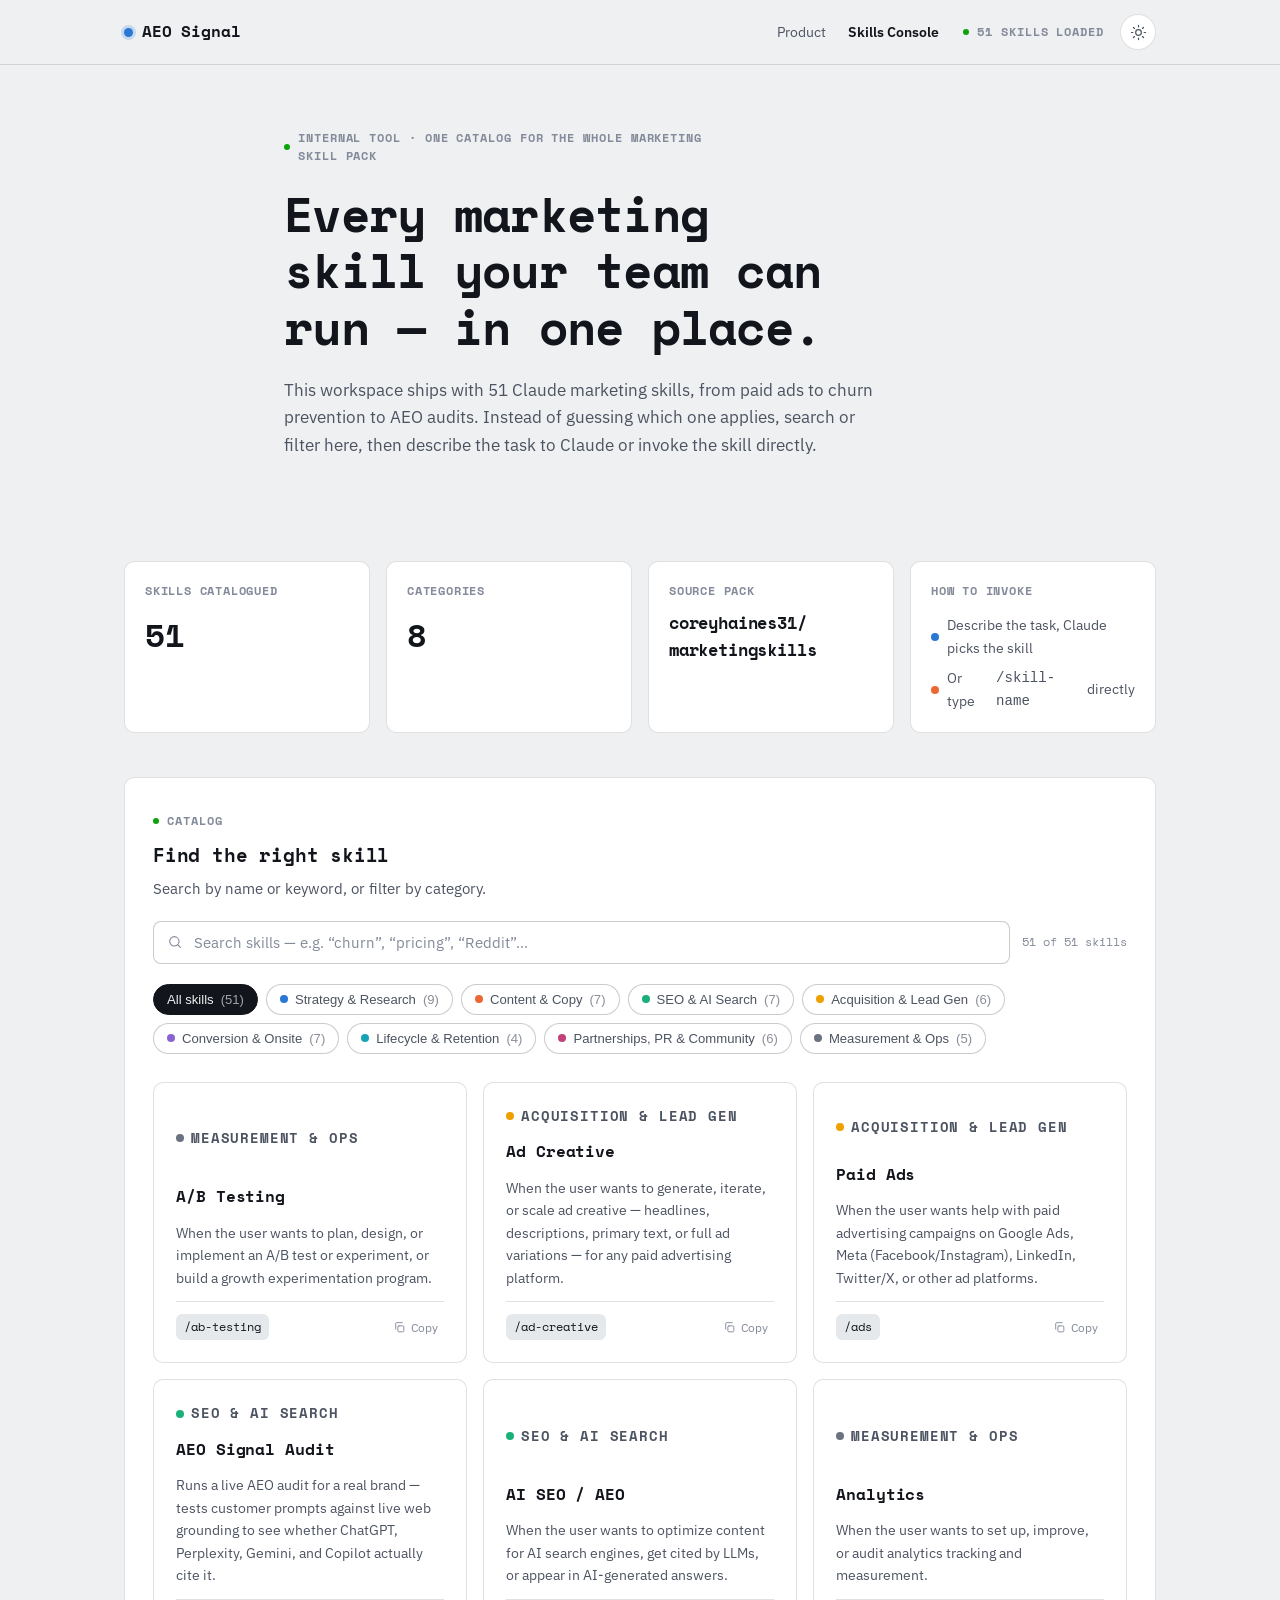
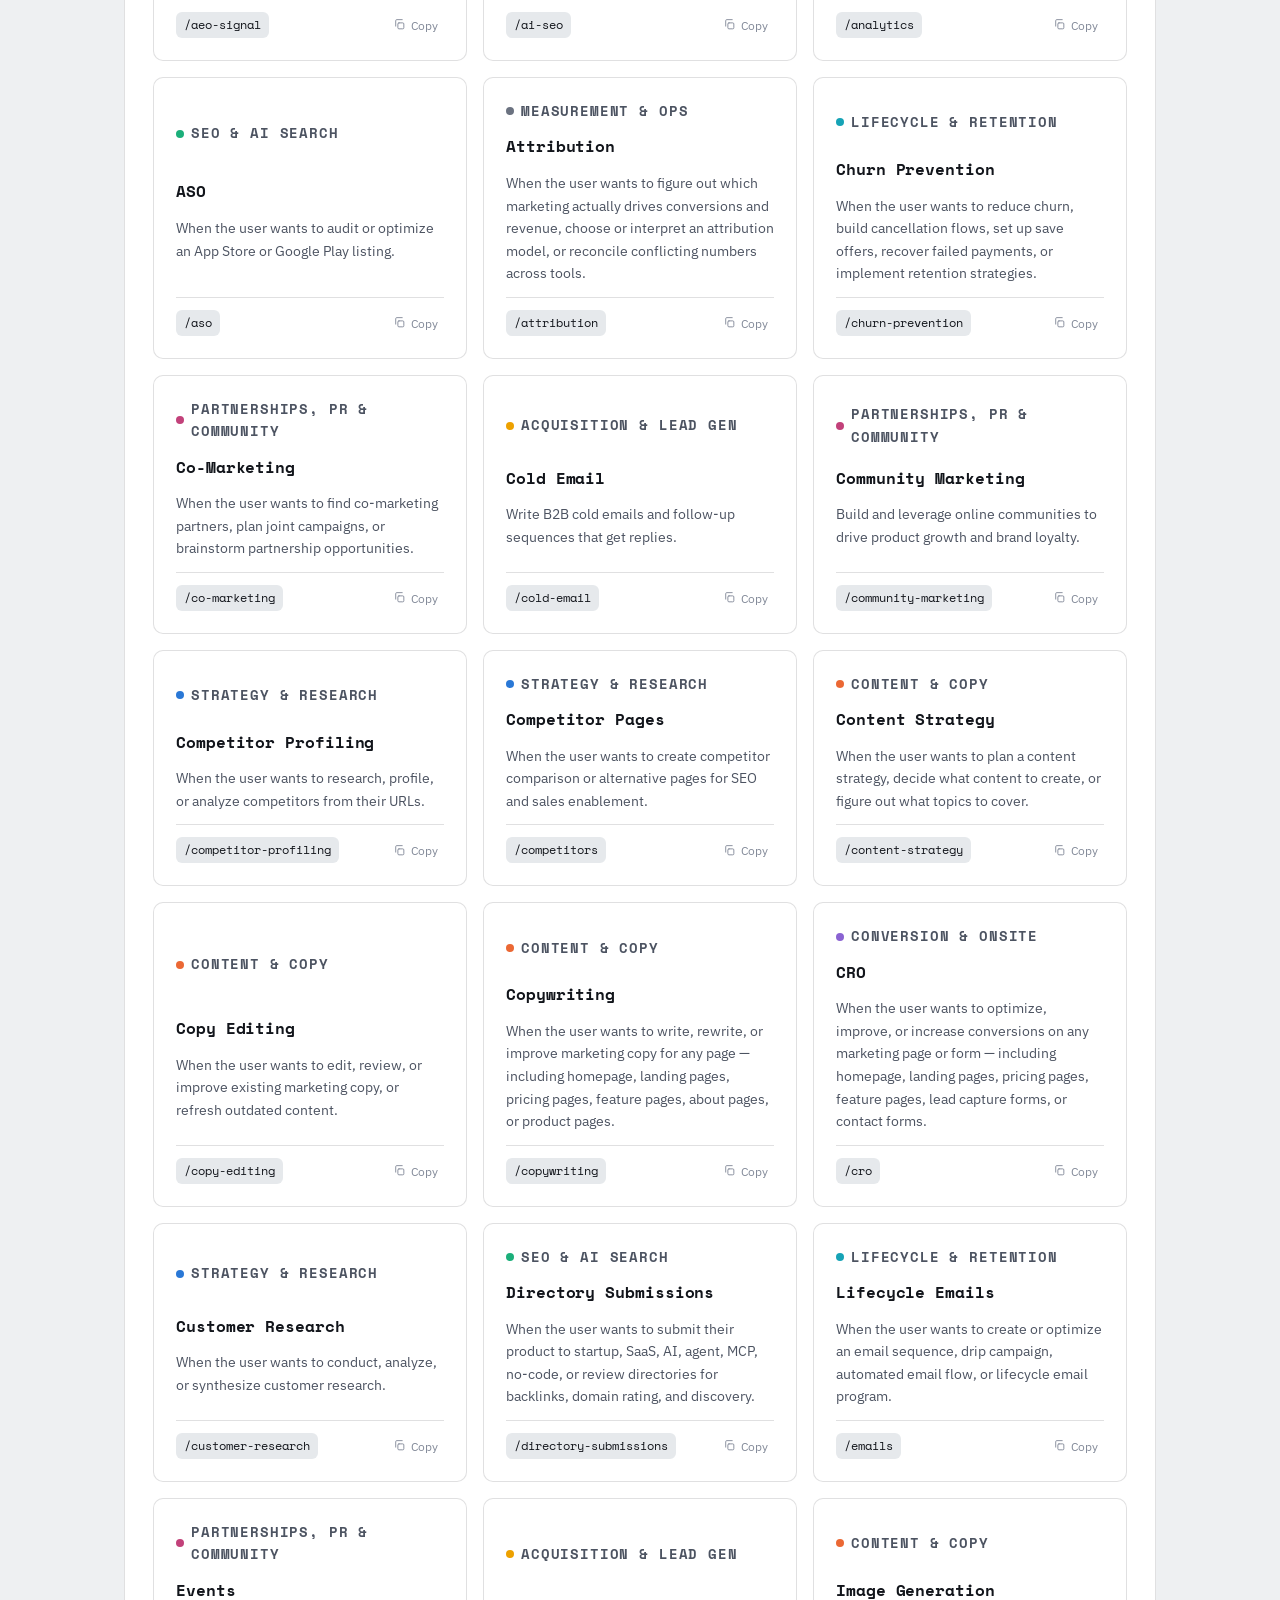
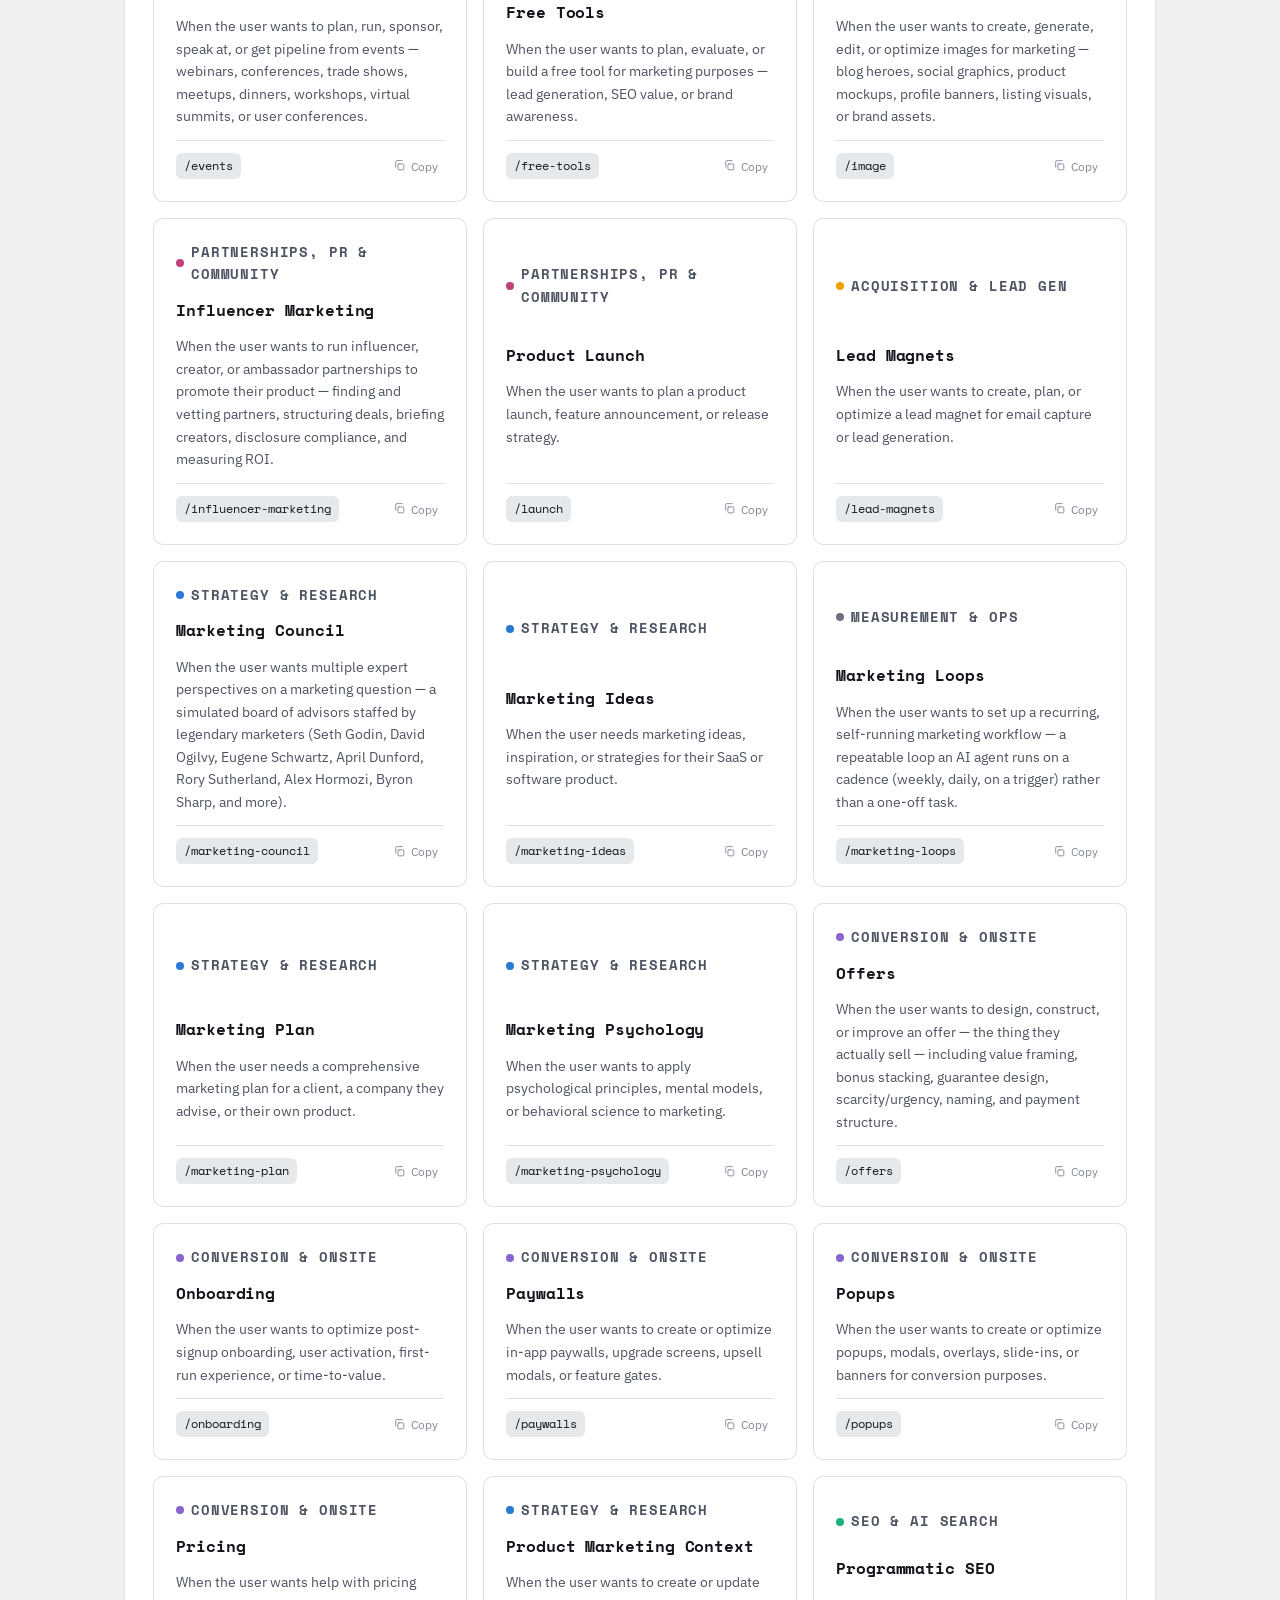
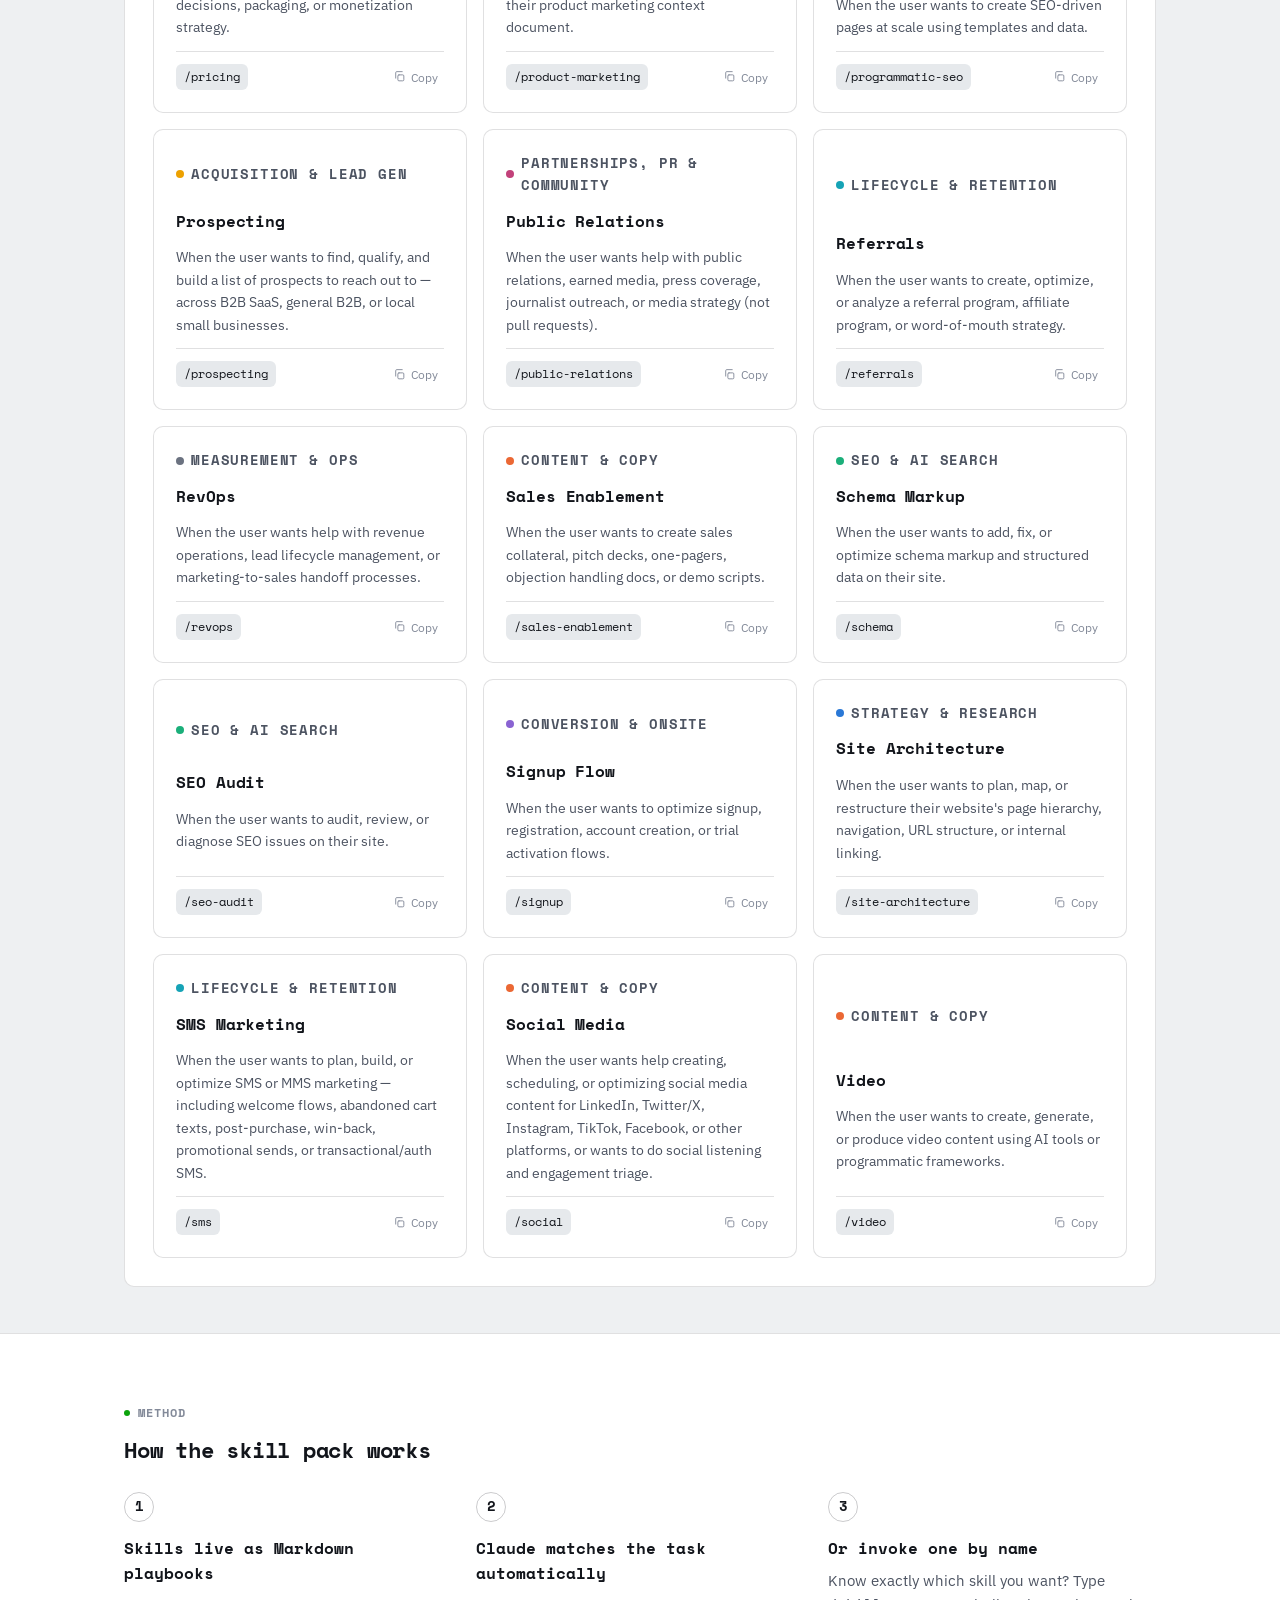
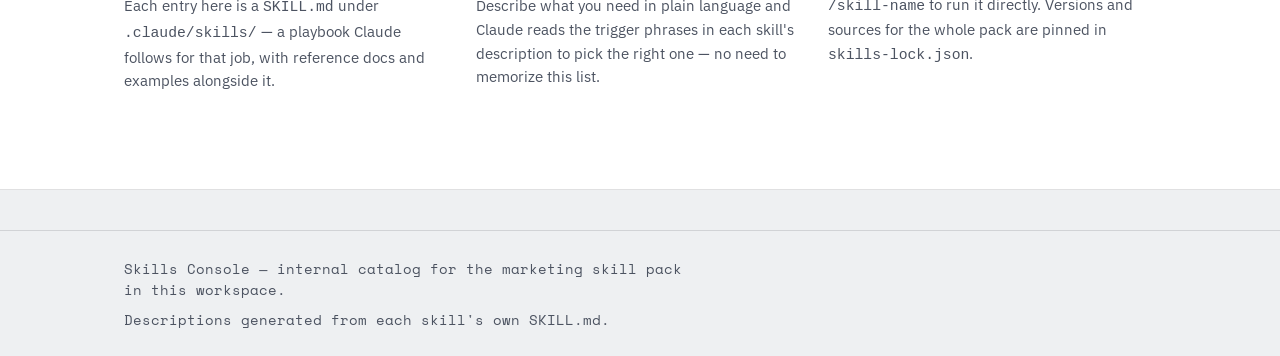
==== skills.html @ f1ebf432 "Add Skills Console: internal catalog for the marketing skill pack Adds skills.html, a searchable/fil" ====
<!DOCTYPE html>
<html lang="en">
<head>
<meta charset="UTF-8">
<meta name="viewport" content="width=device-width, initial-scale=1.0">
<title>Skills Console — the marketing skill catalog</title>
<meta name="description" content="A browsable, searchable catalog of every marketing skill installed in this workspace — what each one does, which category it belongs to, and how to invoke it.">
<link rel="icon" href="data:,">
<link rel="preconnect" href="https://fonts.googleapis.com">
<link rel="preconnect" href="https://fonts.gstatic.com" crossorigin>
<link rel="stylesheet" href="https://fonts.googleapis.com/css2?family=Space+Mono:wght@400;700&family=IBM+Plex+Sans:wght@400;500;600;700&display=swap">
<link rel="stylesheet" href="assets/styles.css">
</head>
<body>

<a class="skip-link" href="#main">Skip to content</a>

<header class="site-header">
  <div class="wrap header-row">
    <a class="logo" href="index.html">
      <span class="logo-mark" aria-hidden="true"></span>
      AEO Signal
    </a>
    <nav class="site-nav" aria-label="Primary">
      <a href="index.html">Product</a>
      <a href="skills.html" aria-current="page">Skills Console</a>
    </nav>
    <div class="header-actions">
      <span class="tag live-tag"><span class="tag-dot"></span>51 skills loaded</span>
      <button id="theme-toggle" class="theme-toggle" type="button" aria-label="Toggle dark mode">
        <svg class="icon icon-sun" viewBox="0 0 24 24" aria-hidden="true"><circle cx="12" cy="12" r="4"/><path d="M12 2v2M12 20v2M4.9 4.9l1.4 1.4M17.7 17.7l1.4 1.4M2 12h2M20 12h2M4.9 19.1l1.4-1.4M17.7 6.3l1.4-1.4"/></svg>
        <svg class="icon icon-moon" viewBox="0 0 24 24" aria-hidden="true"><path d="M20 14.5A8.5 8.5 0 1 1 9.5 4a7 7 0 0 0 10.5 10.5Z"/></svg>
      </button>
    </div>
  </div>
</header>

<main id="main">

  <!-- Hero -->
  <section class="hero" id="top">
    <div class="wrap hero-inner">
      <p class="eyebrow tag"><span class="tag-dot"></span>Internal tool &middot; one catalog for the whole marketing skill pack</p>
      <h1>Every marketing skill your team can run — in one place.</h1>
      <p class="hero-sub">This workspace ships with 51 Claude marketing skills, from paid ads to churn
        prevention to AEO audits. Instead of guessing which one applies, search or filter here, then
        describe the task to Claude or invoke the skill directly.</p>
    </div>
  </section>

  <!-- Stat tiles -->
  <section class="section" aria-labelledby="stats-heading">
    <div class="wrap">
      <h2 id="stats-heading" class="visually-hidden">Catalog overview</h2>
      <div class="stat-grid">

        <article class="stat-tile stat-tile-flat">
          <p class="stat-label">Skills catalogued</p>
          <p class="stat-value" id="stat-total">—</p>
        </article>

        <article class="stat-tile stat-tile-flat">
          <p class="stat-label">Categories</p>
          <p class="stat-value" id="stat-categories">—</p>
        </article>

        <article class="stat-tile stat-tile-flat">
          <p class="stat-label">Source pack</p>
          <p class="stat-value" style="font-size:1.05rem;">coreyhaines31/<wbr>marketingskills</p>
        </article>

        <article class="stat-tile stat-tile-flat">
          <p class="stat-label">How to invoke</p>
          <ul class="stat-tags">
            <li><i class="dot dot-1"></i>Describe the task, Claude picks the skill</li>
            <li><i class="dot dot-2"></i>Or type <code>/skill-name</code> directly</li>
          </ul>
        </article>

      </div>
    </div>
  </section>

  <!-- Catalog -->
  <section class="section" id="catalog" aria-labelledby="catalog-heading">
    <div class="wrap">
      <div class="card">
        <div class="card-head">
          <div>
            <p class="tag"><span class="tag-dot"></span>Catalog</p>
            <h2 id="catalog-heading">Find the right skill</h2>
            <p class="card-sub">Search by name or keyword, or filter by category.</p>
          </div>
        </div>

        <div class="catalog-toolbar">
          <div class="search-field">
            <svg viewBox="0 0 24 24" aria-hidden="true"><circle cx="11" cy="11" r="7"/><path d="m20 20-3.5-3.5"/></svg>
            <input type="text" id="skill-search" placeholder="Search skills — e.g. “churn”, “pricing”, “Reddit”…" aria-label="Search skills">
          </div>
          <p class="results-count" id="results-count" role="status" aria-live="polite"></p>
        </div>

        <div class="filter-row" id="filter-row" role="group" aria-label="Filter by category"></div>

        <div class="skill-grid" id="skill-grid"></div>
        <div class="empty-state" id="empty-state" hidden>
          <p>No skills match that search.</p>
          <p>Try a different keyword, or clear the category filter.</p>
        </div>
      </div>
    </div>
  </section>

  <!-- How it works -->
  <section class="section section-alt" aria-labelledby="how-heading">
    <div class="wrap">
      <p class="tag"><span class="tag-dot"></span>Method</p>
      <h2 id="how-heading">How the skill pack works</h2>
      <ol class="steps">
        <li>
          <span class="step-index">1</span>
          <h3>Skills live as Markdown playbooks</h3>
          <p>Each entry here is a <code>SKILL.md</code> under <code>.claude/skills/</code> — a
            playbook Claude follows for that job, with reference docs and examples alongside it.</p>
        </li>
        <li>
          <span class="step-index">2</span>
          <h3>Claude matches the task automatically</h3>
          <p>Describe what you need in plain language and Claude reads the trigger phrases in each
            skill's description to pick the right one — no need to memorize this list.</p>
        </li>
        <li>
          <span class="step-index">3</span>
          <h3>Or invoke one by name</h3>
          <p>Know exactly which skill you want? Type <code>/skill-name</code> to run it directly.
            Versions and sources for the whole pack are pinned in <code>skills-lock.json</code>.</p>
        </li>
      </ol>
    </div>
  </section>

</main>

<footer class="site-footer">
  <div class="wrap footer-row">
    <p>Skills Console &mdash; internal catalog for the marketing skill pack in this workspace.</p>
    <p class="footer-muted">Descriptions generated from each skill's own SKILL.md.</p>
  </div>
</footer>

<script src="assets/skills-data.js"></script>
<script src="assets/script.js"></script>
<script src="assets/skills-catalog.js"></script>
</body>
</html>
---- assets/styles.css ----
/* ---------------------------------------------------------------------
   Tokens — light default, dark via OS preference or [data-theme="dark"]
   Categorical series colors are the validated dataviz reference palette;
   chrome tokens (paper/ink/accent) are this page's own identity, tied
   to the chart palette so "the blue that marks you in the data" is
   literally the brand color.
--------------------------------------------------------------------- */
:root {
  color-scheme: light;

  --paper:          #eef0f2;
  --surface:         #ffffff;
  --surface-sunken:  #e6e9ec;
  --ink:            #12151b;
  --ink-secondary:  #4c5361;
  --ink-muted:      #838a99;
  --hairline:       rgba(18,21,27,0.13);
  --hairline-strong: rgba(18,21,27,0.22);
  --success-text:   #0a7d0a;

  --accent:   #2a78d6;
  --accent-2: #eb6834;

  --series-1: #2a78d6; /* ChatGPT    — blue   */
  --series-2: #eb6834; /* Perplexity — orange */
  --series-3: #1baf7a; /* Gemini     — aqua   */
  --series-4: #eda100; /* Copilot    — yellow */
  --series-5: #8a63d2; /* violet — category swatch 5 */
  --series-6: #16a3b6; /* teal   — category swatch 6 */
  --series-7: #c2417a; /* rose   — category swatch 7 */
  --series-8: #6b7280; /* slate  — category swatch 8 */

  --status-good:     #0ca30c;
  --status-critical: #d03b3b;

  --radius: 10px;
  --font-display: "Space Mono", "SFMono-Regular", Consolas, monospace;
  --font-body: "IBM Plex Sans", system-ui, -apple-system, "Segoe UI", sans-serif;
}

@media (prefers-color-scheme: dark) {
  :root:where(:not([data-theme="light"])) {
    color-scheme: dark;
    --paper:          #0b0d12;
    --surface:         #14171e;
    --surface-sunken:  #0e1015;
    --ink:            #f2f3f5;
    --ink-secondary:  #c7cbd3;
    --ink-muted:      #838a99;
    --hairline:       rgba(242,243,245,0.13);
    --hairline-strong: rgba(242,243,245,0.24);
    --success-text:   #0ca30c;

    --accent:   #3987e5;
    --accent-2: #d95926;

    --series-1: #3987e5;
    --series-2: #d95926;
    --series-3: #199e70;
    --series-4: #c98500;
    --series-5: #9b7ae0;
    --series-6: #2bb9cc;
    --series-7: #d65a91;
    --series-8: #8b93a3;
  }
}
:root[data-theme="dark"] {
  color-scheme: dark;
  --paper:          #0b0d12;
  --surface:         #14171e;
  --surface-sunken:  #0e1015;
  --ink:            #f2f3f5;
  --ink-secondary:  #c7cbd3;
  --ink-muted:      #838a99;
  --hairline:       rgba(242,243,245,0.13);
  --hairline-strong: rgba(242,243,245,0.24);
  --success-text:   #0ca30c;

  --accent:   #3987e5;
  --accent-2: #d95926;

  --series-1: #3987e5;
  --series-2: #d95926;
  --series-3: #199e70;
  --series-4: #c98500;
  --series-5: #9b7ae0;
  --series-6: #2bb9cc;
  --series-7: #d65a91;
  --series-8: #8b93a3;
}

/* ------------------------------------------------------------------ */
/* Reset & base                                                        */
/* ------------------------------------------------------------------ */
*, *::before, *::after { box-sizing: border-box; }
html { scroll-behavior: smooth; }
body {
  margin: 0;
  background: var(--paper);
  color: var(--ink);
  font-family: var(--font-body);
  line-height: 1.6;
  -webkit-font-smoothing: antialiased;
}
h1, h2, h3, p, ol, ul, figure { margin: 0; }
a { color: inherit; }
img, svg { display: block; max-width: 100%; }
p { max-width: 62ch; }

.visually-hidden {
  position: absolute; width: 1px; height: 1px;
  padding: 0; margin: -1px; overflow: hidden;
  clip: rect(0,0,0,0); white-space: nowrap; border: 0;
}
.skip-link {
  position: absolute; left: 8px; top: -48px;
  background: var(--surface); color: var(--ink);
  padding: 10px 16px; border-radius: 8px; z-index: 100;
  transition: top .15s ease;
  border: 1px solid var(--hairline);
  font-family: var(--font-display);
}
.skip-link:focus { top: 8px; }

:focus-visible {
  outline: 2px solid var(--accent);
  outline-offset: 2px;
}

.wrap {
  max-width: 1080px;
  margin: 0 auto;
  padding: 0 24px;
}

/* Console-style eyebrow tag: bracketed monospace label used wherever a
   section needs a short machine-readable tag, echoing telemetry output. */
.tag {
  display: inline-flex; align-items: center; gap: 8px;
  font-family: var(--font-display);
  font-size: 0.72rem; font-weight: 700;
  letter-spacing: 0.08em; text-transform: uppercase;
  color: var(--ink-muted);
}
.tag-dot {
  width: 6px; height: 6px; border-radius: 50%;
  background: var(--status-good); flex: none;
}

/* ------------------------------------------------------------------ */
/* Header                                                              */
/* ------------------------------------------------------------------ */
.site-header {
  position: sticky; top: 0; z-index: 20;
  background: color-mix(in srgb, var(--paper) 88%, transparent);
  backdrop-filter: blur(8px);
  border-bottom: 1px solid var(--hairline);
}
.header-row {
  display: flex; align-items: center; gap: 24px;
  height: 64px;
}
.logo {
  display: flex; align-items: center; gap: 9px;
  font-family: var(--font-display);
  font-weight: 700; font-size: 1rem;
  letter-spacing: -0.01em;
  text-decoration: none;
  margin-right: auto;
}
.logo-mark {
  width: 9px; height: 9px; border-radius: 50%;
  background: var(--accent);
  box-shadow: 0 0 0 3px color-mix(in srgb, var(--accent) 20%, transparent);
  flex: none;
}
.site-nav { display: flex; gap: 22px; }
.site-nav a {
  text-decoration: none;
  font-size: 0.9rem;
  color: var(--ink-secondary);
}
.site-nav a:hover { color: var(--ink); }
.site-nav a[aria-current="page"] { color: var(--ink); font-weight: 600; }
.header-actions { display: flex; align-items: center; gap: 16px; }
.live-tag .tag-dot { animation: pulse-dot 2.2s ease-in-out infinite; }
@keyframes pulse-dot {
  0%, 100% { opacity: 1; }
  50% { opacity: 0.35; }
}
@media (prefers-reduced-motion: reduce) {
  .live-tag .tag-dot { animation: none; }
}

.theme-toggle {
  width: 36px; height: 36px; border-radius: 999px;
  border: 1px solid var(--hairline);
  background: var(--surface);
  display: grid; place-items: center;
  cursor: pointer;
  color: var(--ink-secondary);
}
.theme-toggle .icon { width: 17px; height: 17px; fill: none; stroke: currentColor; stroke-width: 1.7; stroke-linecap: round; stroke-linejoin: round; }
.theme-toggle .icon-moon { display: none; }
:root[data-theme="dark"] .theme-toggle .icon-sun { display: none; }
:root[data-theme="dark"] .theme-toggle .icon-moon { display: block; }
@media (prefers-color-scheme: dark) {
  :root:not([data-theme="light"]) .theme-toggle .icon-sun { display: none; }
  :root:not([data-theme="light"]) .theme-toggle .icon-moon { display: block; }
}

/* ------------------------------------------------------------------ */
/* Buttons                                                             */
/* ------------------------------------------------------------------ */
.btn {
  display: inline-flex; align-items: center; justify-content: center;
  padding: 12px 22px; border-radius: 8px;
  font-family: var(--font-display);
  font-size: 0.86rem; font-weight: 700; letter-spacing: 0.01em;
  text-decoration: none;
  border: 1px solid transparent;
  cursor: pointer;
  transition: opacity .15s ease, background-color .15s ease, border-color .15s ease;
}
.btn-primary { background: var(--ink); color: var(--paper); }
.btn-primary:hover { opacity: 0.85; }
.btn-secondary { background: transparent; color: var(--ink); border-color: var(--hairline-strong); }
.btn-secondary:hover { background: var(--surface); }
.btn-small { padding: 8px 16px; font-size: 0.78rem; }

/* ------------------------------------------------------------------ */
/* Hero                                                                 */
/* ------------------------------------------------------------------ */
.hero { padding: 64px 0 48px; position: relative; overflow: hidden; }
.hero-inner { max-width: 760px; position: relative; z-index: 1; }

.hero-wave {
  position: absolute;
  top: 18px; right: -40px;
  width: min(560px, 60vw);
  height: auto;
  opacity: 0.5;
  z-index: 0;
  color: var(--accent);
}
.hero-wave path {
  fill: none;
  stroke: currentColor;
  stroke-width: 1.4;
  stroke-linecap: round;
}
.hero-wave .wave-trace {
  stroke-dasharray: 1400;
  stroke-dashoffset: 1400;
  animation: draw-wave 2.4s ease-out forwards;
}
@keyframes draw-wave {
  to { stroke-dashoffset: 0; }
}
@media (prefers-reduced-motion: reduce) {
  .hero-wave .wave-trace { animation: none; stroke-dashoffset: 0; }
}

.eyebrow {
  margin-bottom: 20px;
}
.hero h1 {
  font-family: var(--font-display);
  font-size: clamp(1.9rem, 4.2vw, 3rem);
  line-height: 1.18;
  letter-spacing: -0.015em;
  font-weight: 700;
  text-wrap: balance;
  margin-bottom: 20px;
}
.hero-sub {
  font-size: 1.08rem;
  color: var(--ink-secondary);
  max-width: 600px;
  margin-bottom: 32px;
}
.hero-cta { display: flex; gap: 12px; flex-wrap: wrap; margin-bottom: 40px; }
.hero-engines {
  display: flex; align-items: center; gap: 14px; flex-wrap: wrap;
  font-size: 0.82rem; color: var(--ink-muted);
  font-family: var(--font-display);
}
.engine-chip {
  display: inline-flex; align-items: center; gap: 7px;
  padding: 6px 12px; border-radius: 999px;
  border: 1px solid var(--hairline);
  color: var(--ink-secondary);
  background: var(--surface);
}
.dot {
  width: 8px; height: 8px; border-radius: 50%; flex: none; display: inline-block;
}
.dot-1 { background: var(--series-1); }
.dot-2 { background: var(--series-2); }
.dot-3 { background: var(--series-3); }
.dot-4 { background: var(--series-4); }
.dot-5 { background: var(--series-5); }
.dot-6 { background: var(--series-6); }
.dot-7 { background: var(--series-7); }
.dot-8 { background: var(--series-8); }

/* ------------------------------------------------------------------ */
/* Sections & cards                                                     */
/* ------------------------------------------------------------------ */
.section { padding: 22px 0; }
.section-alt {
  background: var(--surface);
  padding: 64px 0;
  margin-top: 24px;
  border-top: 1px solid var(--hairline);
  border-bottom: 1px solid var(--hairline);
}

.card {
  background: var(--surface);
  border: 1px solid var(--hairline);
  border-radius: var(--radius);
  padding: 28px;
}
.card-head { margin-bottom: 20px; }
.card-head .tag { margin-bottom: 10px; }
.card-head h2 {
  font-family: var(--font-display);
  font-size: 1.2rem; letter-spacing: -0.01em; margin-bottom: 6px;
  text-wrap: balance;
}
.card-sub { color: var(--ink-secondary); font-size: 0.92rem; }

/* ------------------------------------------------------------------ */
/* Stat tiles — instrument-panel readouts                              */
/* ------------------------------------------------------------------ */
.stat-grid {
  display: grid;
  grid-template-columns: repeat(4, 1fr);
  gap: 16px;
}
.stat-tile {
  background: var(--surface);
  border: 1px solid var(--hairline);
  border-radius: var(--radius);
  padding: 20px;
}
.stat-label {
  font-family: var(--font-display);
  font-size: 0.72rem; font-weight: 700;
  text-transform: uppercase; letter-spacing: 0.07em;
  color: var(--ink-muted);
  margin-bottom: 10px;
}
.stat-value {
  font-family: var(--font-display);
  font-size: 2rem; font-weight: 700; letter-spacing: -0.01em;
  margin-bottom: 6px;
}
.stat-delta {
  display: flex; align-items: center; gap: 4px;
  font-size: 0.82rem; margin-bottom: 14px;
}
.stat-delta-good { color: var(--success-text); }
.delta-arrow { width: 11px; height: 11px; fill: none; stroke: currentColor; stroke-width: 1.6; stroke-linecap: round; stroke-linejoin: round; }
.sparkline { width: 100%; height: 32px; }
.spark-muted { fill: none; stroke: var(--ink-muted); stroke-width: 2; stroke-linecap: round; stroke-linejoin: round; opacity: 0.55; }
.spark-accent { fill: none; stroke-width: 2; stroke-linecap: round; stroke-linejoin: round; }
.spark-accent-1 { stroke: var(--series-1); }
.spark-accent-2 { stroke: var(--series-2); }
.spark-accent-3 { stroke: var(--series-3); }

.stat-tile-flat { display: flex; flex-direction: column; justify-content: flex-start; }
.stat-tags { list-style: none; padding: 0; margin: 4px 0 0; display: flex; flex-direction: column; gap: 8px; }
.stat-tags li { display: flex; align-items: center; gap: 8px; font-size: 0.88rem; color: var(--ink-secondary); }

/* ------------------------------------------------------------------ */
/* Charts                                                                */
/* ------------------------------------------------------------------ */
.chart-wrap { position: relative; }
.chart { width: 100%; }
.chart svg { width: 100%; height: auto; overflow: visible; font-family: var(--font-body); }

.axis-line { stroke: var(--hairline-strong); stroke-width: 1; }
.grid-line { stroke: var(--hairline); stroke-width: 1; }
.axis-label { fill: var(--ink-muted); font-size: 11px; }

.line-series { fill: none; stroke-width: 2; }
.line-marker { stroke-width: 2; stroke: var(--surface); }
.crosshair { stroke: var(--hairline-strong); stroke-width: 1; pointer-events: none; }
.hover-col { fill: transparent; }

.bar-mark { rx: 4; }
.bar-value { font-size: 12px; fill: var(--ink-secondary); font-variant-numeric: tabular-nums; }
.bar-cat-label { font-size: 12px; fill: var(--ink-secondary); }

.chart-tooltip {
  position: absolute;
  pointer-events: none;
  background: var(--ink);
  color: var(--paper);
  border-radius: 8px;
  padding: 10px 12px;
  font-size: 0.82rem;
  min-width: 150px;
  box-shadow: 0 6px 20px rgba(0,0,0,0.18);
  z-index: 5;
  transform: translate(-50%, -100%);
  margin-top: -12px;
}
.tooltip-title { font-family: var(--font-display); font-weight: 700; margin-bottom: 6px; opacity: 0.9; }
.tooltip-row { display: flex; align-items: center; gap: 6px; justify-content: space-between; padding: 2px 0; }
.tooltip-row .key { display: flex; align-items: center; gap: 6px; opacity: 0.85; }
.tooltip-key-line { width: 10px; height: 2px; border-radius: 1px; flex: none; }
.tooltip-row .val { font-weight: 700; font-variant-numeric: tabular-nums; }

.chart-legend {
  display: flex; flex-wrap: wrap; gap: 16px;
  margin-top: 16px; padding-top: 16px;
  border-top: 1px solid var(--hairline);
}
.legend-item { display: flex; align-items: center; gap: 7px; font-size: 0.85rem; color: var(--ink-secondary); }
.legend-swatch { width: 12px; height: 2px; border-radius: 1px; flex: none; }

/* ------------------------------------------------------------------ */
/* Table toggle & tables                                                */
/* ------------------------------------------------------------------ */
.table-toggle { margin-top: 16px; }
.table-toggle summary {
  cursor: pointer; font-size: 0.85rem; color: var(--ink-secondary);
  padding: 6px 0; list-style: none; display: inline-flex; align-items: center; gap: 6px;
  font-family: var(--font-display);
}
.table-toggle summary::before {
  content: "▸"; font-size: 0.7rem; transition: transform .15s ease;
}
.table-toggle[open] summary::before { transform: rotate(90deg); }
.table-toggle summary::-webkit-details-marker { display: none; }

.table-scroll { overflow-x: auto; }
table { width: 100%; border-collapse: collapse; font-size: 0.88rem; }
th, td { text-align: left; padding: 10px 14px; border-bottom: 1px solid var(--hairline); white-space: nowrap; }
th {
  color: var(--ink-muted); font-weight: 700; font-size: 0.72rem;
  text-transform: uppercase; letter-spacing: 0.06em;
  font-family: var(--font-display);
}
td { color: var(--ink-secondary); font-variant-numeric: tabular-nums; }
td:first-child, th:first-child { color: var(--ink); font-variant-numeric: normal; white-space: normal; }
.engine-cell { display: inline-flex; align-items: center; gap: 8px; }

.badge {
  display: inline-flex; align-items: center; gap: 6px;
  padding: 4px 10px; border-radius: 999px;
  font-family: var(--font-display);
  font-size: 0.72rem; font-weight: 700; letter-spacing: 0.02em;
}
.badge::before { content: ""; width: 6px; height: 6px; border-radius: 50%; }
.badge-critical { color: var(--status-critical); background: color-mix(in srgb, var(--status-critical) 12%, transparent); }
.badge-critical::before { background: var(--status-critical); }
.badge-good { color: var(--status-good); background: color-mix(in srgb, var(--status-good) 12%, transparent); }
.badge-good::before { background: var(--status-good); }

/* ------------------------------------------------------------------ */
/* Recommendations                                                       */
/* ------------------------------------------------------------------ */
.section > .wrap > .tag { margin-bottom: 10px; }
.section > .wrap > h2 {
  font-family: var(--font-display);
  font-size: 1.4rem; letter-spacing: -0.01em; margin-bottom: 24px;
  text-wrap: balance;
}
.rec-grid { display: grid; grid-template-columns: repeat(3, 1fr); gap: 16px; }
.rec-card {
  background: var(--surface);
  border: 1px solid var(--hairline);
  border-radius: var(--radius);
  padding: 24px;
}
.rec-icon {
  width: 38px; height: 38px; border-radius: 8px;
  background: var(--surface-sunken);
  display: grid; place-items: center;
  margin-bottom: 16px;
}
.rec-icon svg { width: 19px; height: 19px; fill: none; stroke: var(--ink); stroke-width: 1.6; stroke-linecap: round; stroke-linejoin: round; }
.rec-card h3 { font-family: var(--font-display); font-size: 0.98rem; margin-bottom: 8px; }
.rec-card p { color: var(--ink-secondary); font-size: 0.92rem; }

/* ------------------------------------------------------------------ */
/* How it works                                                         */
/* ------------------------------------------------------------------ */
.steps {
  list-style: none; padding: 0; margin: 0 0 32px;
  display: grid; grid-template-columns: repeat(3, 1fr); gap: 24px;
}
.step-index {
  display: inline-flex; align-items: center; justify-content: center;
  width: 30px; height: 30px; border-radius: 50%;
  border: 1px solid var(--hairline-strong);
  font-family: var(--font-display);
  color: var(--ink);
  font-weight: 700; font-size: 0.85rem;
  margin-bottom: 14px;
}
.steps h3 { font-family: var(--font-display); font-size: 0.98rem; margin-bottom: 8px; }
.steps p { color: var(--ink-secondary); font-size: 0.92rem; }
.how-cta { display: flex; }

/* ------------------------------------------------------------------ */
/* Footer                                                                */
/* ------------------------------------------------------------------ */
.site-footer { border-top: 1px solid var(--hairline); padding: 28px 0; margin-top: 40px; }
.footer-row { display: flex; justify-content: space-between; flex-wrap: wrap; gap: 8px; }
.footer-row p { font-size: 0.85rem; color: var(--ink-secondary); font-family: var(--font-display); }
.footer-muted { color: var(--ink-muted); }

/* ------------------------------------------------------------------ */
/* Skills catalog                                                       */
/* ------------------------------------------------------------------ */
.catalog-toolbar {
  display: flex;
  flex-wrap: wrap;
  align-items: center;
  gap: 12px;
  margin-bottom: 20px;
}
.search-field {
  position: relative;
  flex: 1 1 260px;
  min-width: 220px;
}
.search-field svg {
  position: absolute; left: 14px; top: 50%; transform: translateY(-50%);
  width: 16px; height: 16px;
  fill: none; stroke: var(--ink-muted); stroke-width: 1.7; stroke-linecap: round; stroke-linejoin: round;
  pointer-events: none;
}
.search-field input {
  width: 100%;
  padding: 11px 14px 11px 40px;
  border-radius: 8px;
  border: 1px solid var(--hairline-strong);
  background: var(--surface);
  color: var(--ink);
  font-family: var(--font-body);
  font-size: 0.94rem;
}
.search-field input::placeholder { color: var(--ink-muted); }
.search-field input:focus { outline: 2px solid var(--accent); outline-offset: 1px; }

.results-count {
  font-family: var(--font-display);
  font-size: 0.78rem;
  color: var(--ink-muted);
  white-space: nowrap;
}

.filter-row {
  display: flex; flex-wrap: wrap; gap: 8px;
  margin-bottom: 28px;
}
.filter-chip {
  display: inline-flex; align-items: center; gap: 7px;
  padding: 7px 13px;
  border-radius: 999px;
  border: 1px solid var(--hairline-strong);
  background: var(--surface);
  color: var(--ink-secondary);
  font-size: 0.82rem;
  cursor: pointer;
  transition: background-color .15s ease, border-color .15s ease, color .15s ease;
}
.filter-chip:hover { border-color: var(--ink-muted); }
.filter-chip[aria-pressed="true"] {
  background: var(--ink);
  border-color: var(--ink);
  color: var(--paper);
}
.filter-chip[aria-pressed="true"] .chip-dot { box-shadow: 0 0 0 2px var(--ink); }
.filter-chip .chip-count { opacity: 0.65; font-variant-numeric: tabular-nums; }

.skill-grid {
  display: grid;
  grid-template-columns: repeat(3, 1fr);
  gap: 16px;
}
.skill-card {
  background: var(--surface);
  border: 1px solid var(--hairline);
  border-radius: var(--radius);
  padding: 22px;
  display: flex;
  flex-direction: column;
  gap: 12px;
}
.skill-card-cat {
  display: inline-flex; align-items: center; gap: 7px;
  font-family: var(--font-display);
  font-size: 0.68rem; font-weight: 700;
  text-transform: uppercase; letter-spacing: 0.06em;
  color: var(--ink-muted);
}
.skill-card h3 {
  font-family: var(--font-display);
  font-size: 1rem;
  letter-spacing: -0.005em;
}
.skill-card p {
  color: var(--ink-secondary);
  font-size: 0.88rem;
  max-width: none;
  flex: 1;
}
.skill-card-foot {
  display: flex; align-items: center; justify-content: space-between; gap: 8px;
  padding-top: 12px;
  border-top: 1px solid var(--hairline);
}
.skill-invoke {
  font-family: var(--font-display);
  font-size: 0.78rem;
  color: var(--ink);
  background: var(--surface-sunken);
  border-radius: 6px;
  padding: 3px 8px;
}
.copy-btn {
  display: inline-flex; align-items: center; gap: 5px;
  border: none; background: transparent; cursor: pointer;
  color: var(--ink-muted);
  font-family: var(--font-body);
  font-size: 0.78rem;
  padding: 4px 6px;
  border-radius: 6px;
}
.copy-btn:hover { color: var(--ink); background: var(--surface-sunken); }
.copy-btn svg { width: 13px; height: 13px; fill: none; stroke: currentColor; stroke-width: 1.7; stroke-linecap: round; stroke-linejoin: round; }
.copy-btn.copied { color: var(--success-text); }

.empty-state {
  text-align: center;
  padding: 56px 20px;
  color: var(--ink-secondary);
}
.empty-state p:first-child { font-family: var(--font-display); color: var(--ink); margin-bottom: 6px; }

/* ------------------------------------------------------------------ */
/* Responsive                                                            */
/* ------------------------------------------------------------------ */
@media (max-width: 860px) {
  .stat-grid { grid-template-columns: repeat(2, 1fr); }
  .rec-grid { grid-template-columns: 1fr; }
  .steps { grid-template-columns: 1fr; }
  .site-nav { display: none; }
  .live-tag { display: none; }
  .hero-wave { opacity: 0.3; }
  .skill-grid { grid-template-columns: repeat(2, 1fr); }
}
@media (max-width: 560px) {
  .stat-grid { grid-template-columns: 1fr; }
  .hero { padding: 48px 0 36px; }
  .card { padding: 20px; }
  .header-row { height: 60px; }
  .skill-grid { grid-template-columns: 1fr; }
  .catalog-toolbar { flex-direction: column; align-items: stretch; }
  .results-count { text-align: right; }
}

@media (prefers-reduced-motion: reduce) {
  html { scroll-behavior: auto; }
  * { transition: none !important; animation-duration: 0.001ms !important; }
}
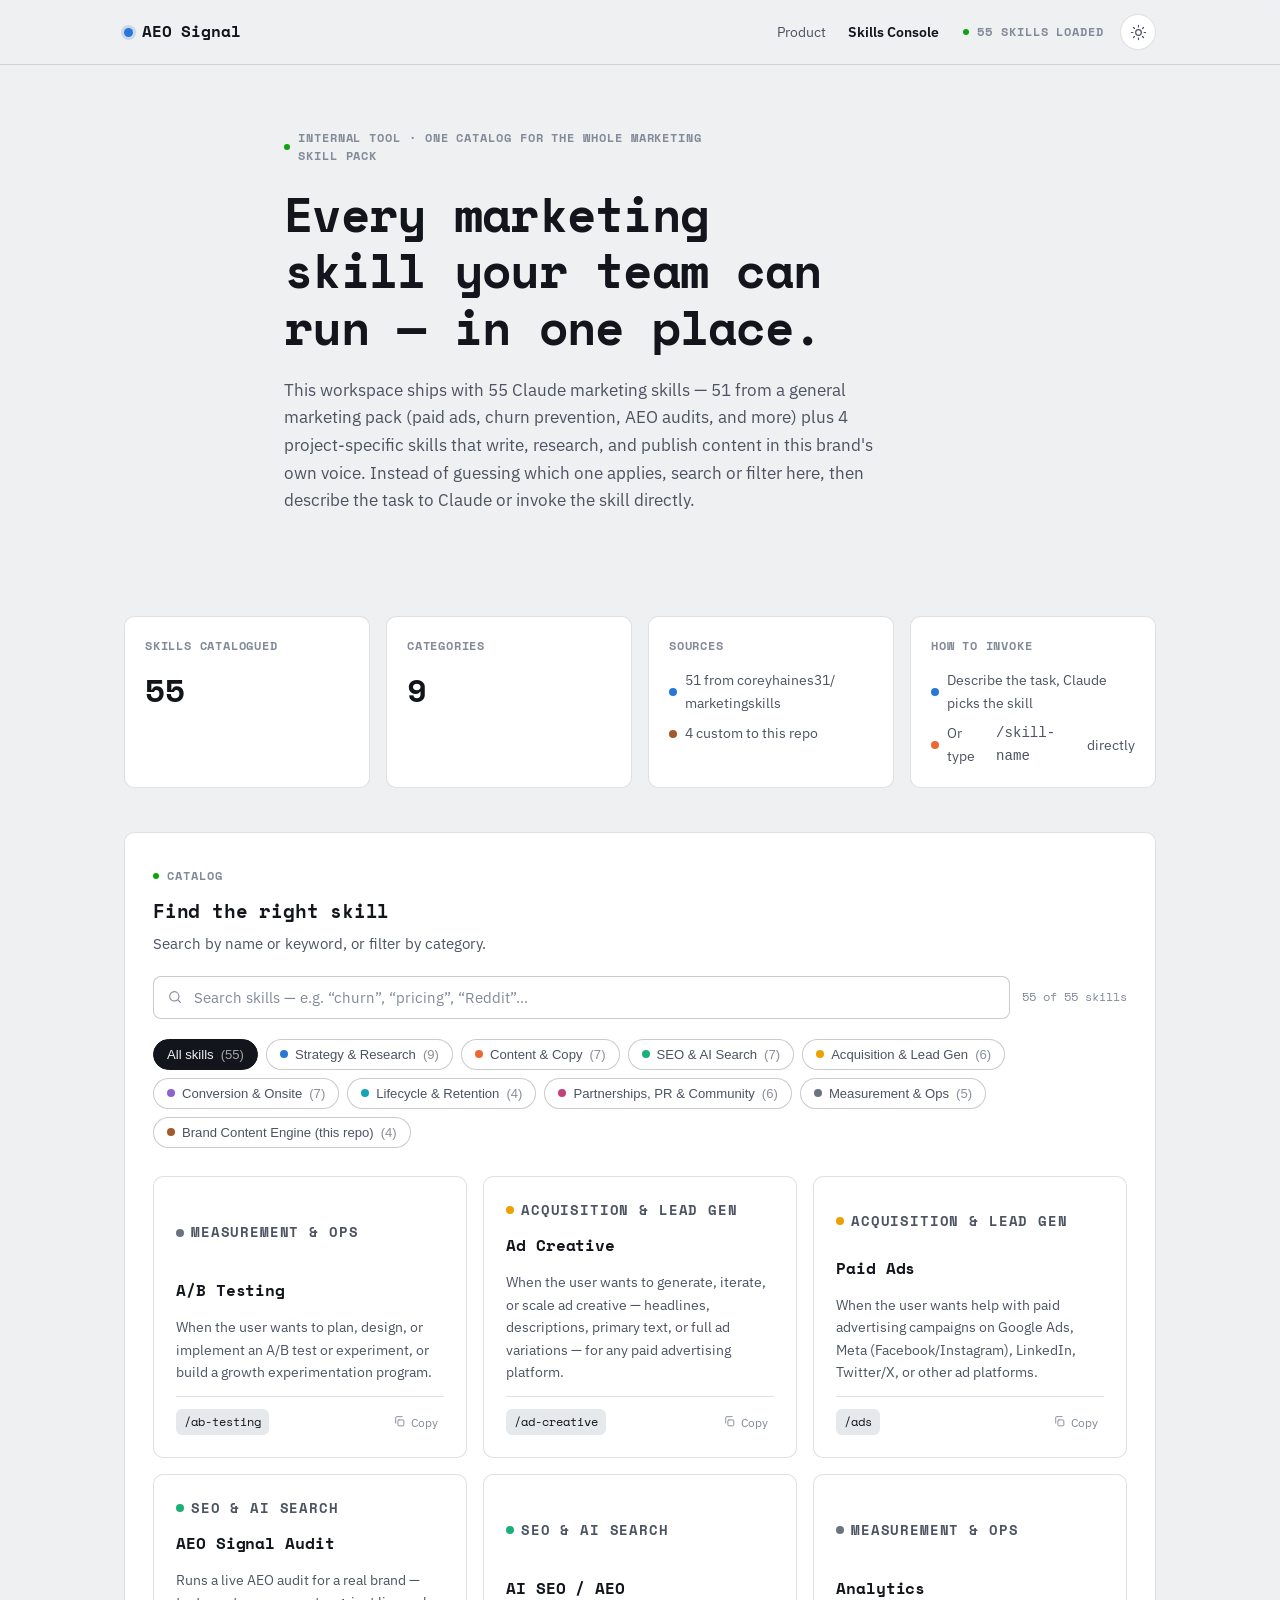
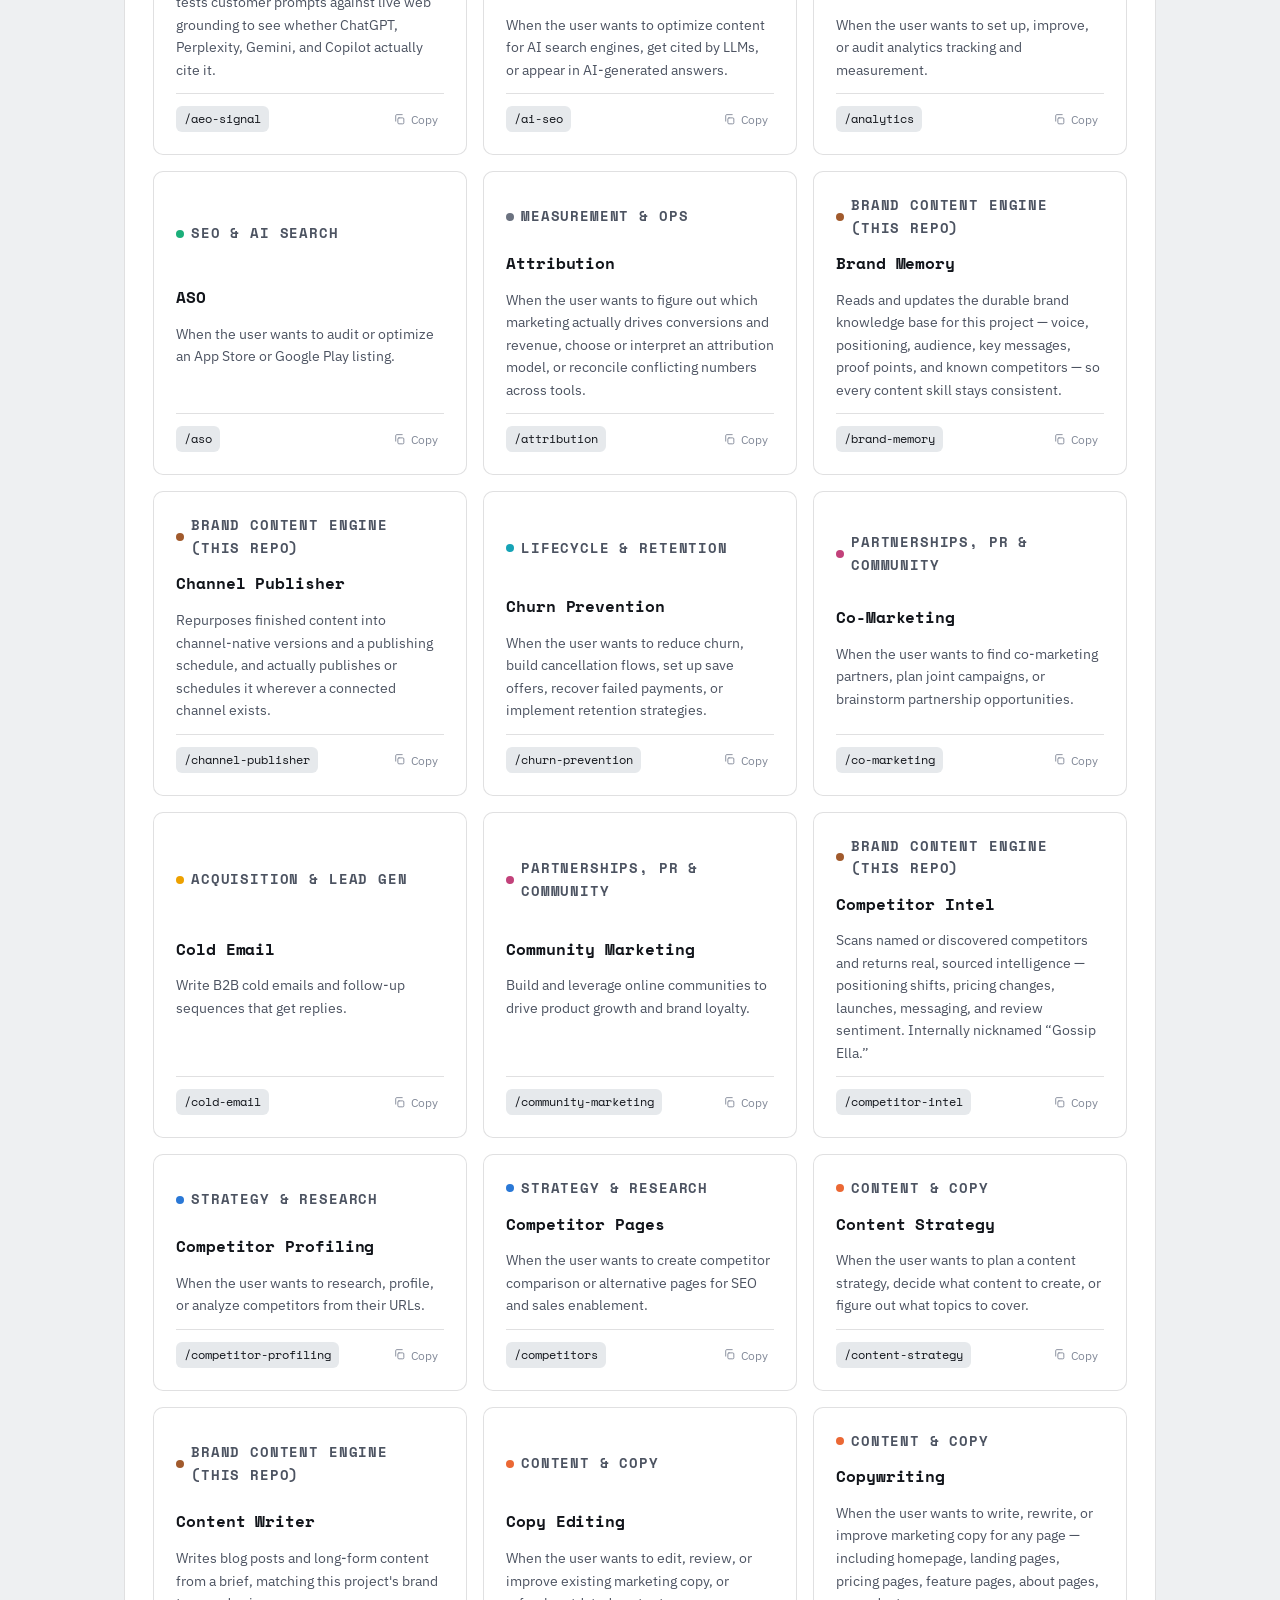
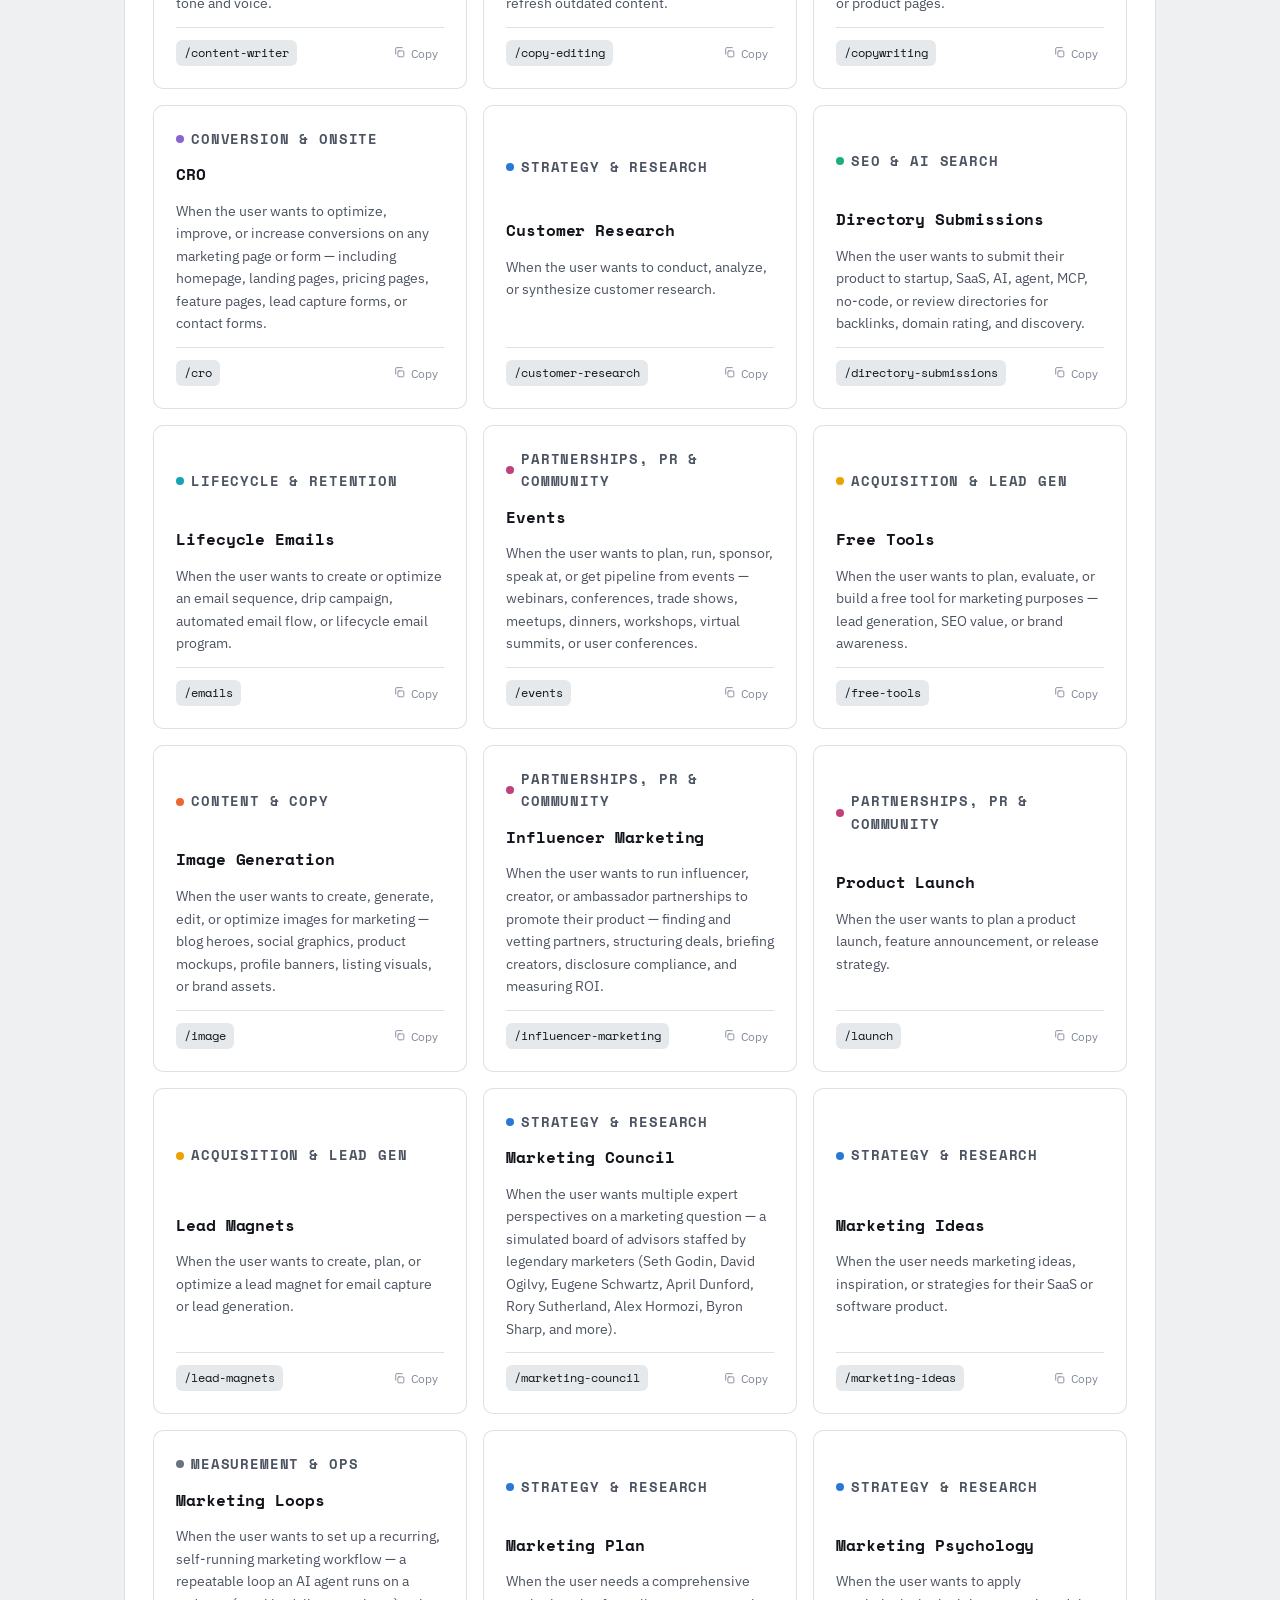
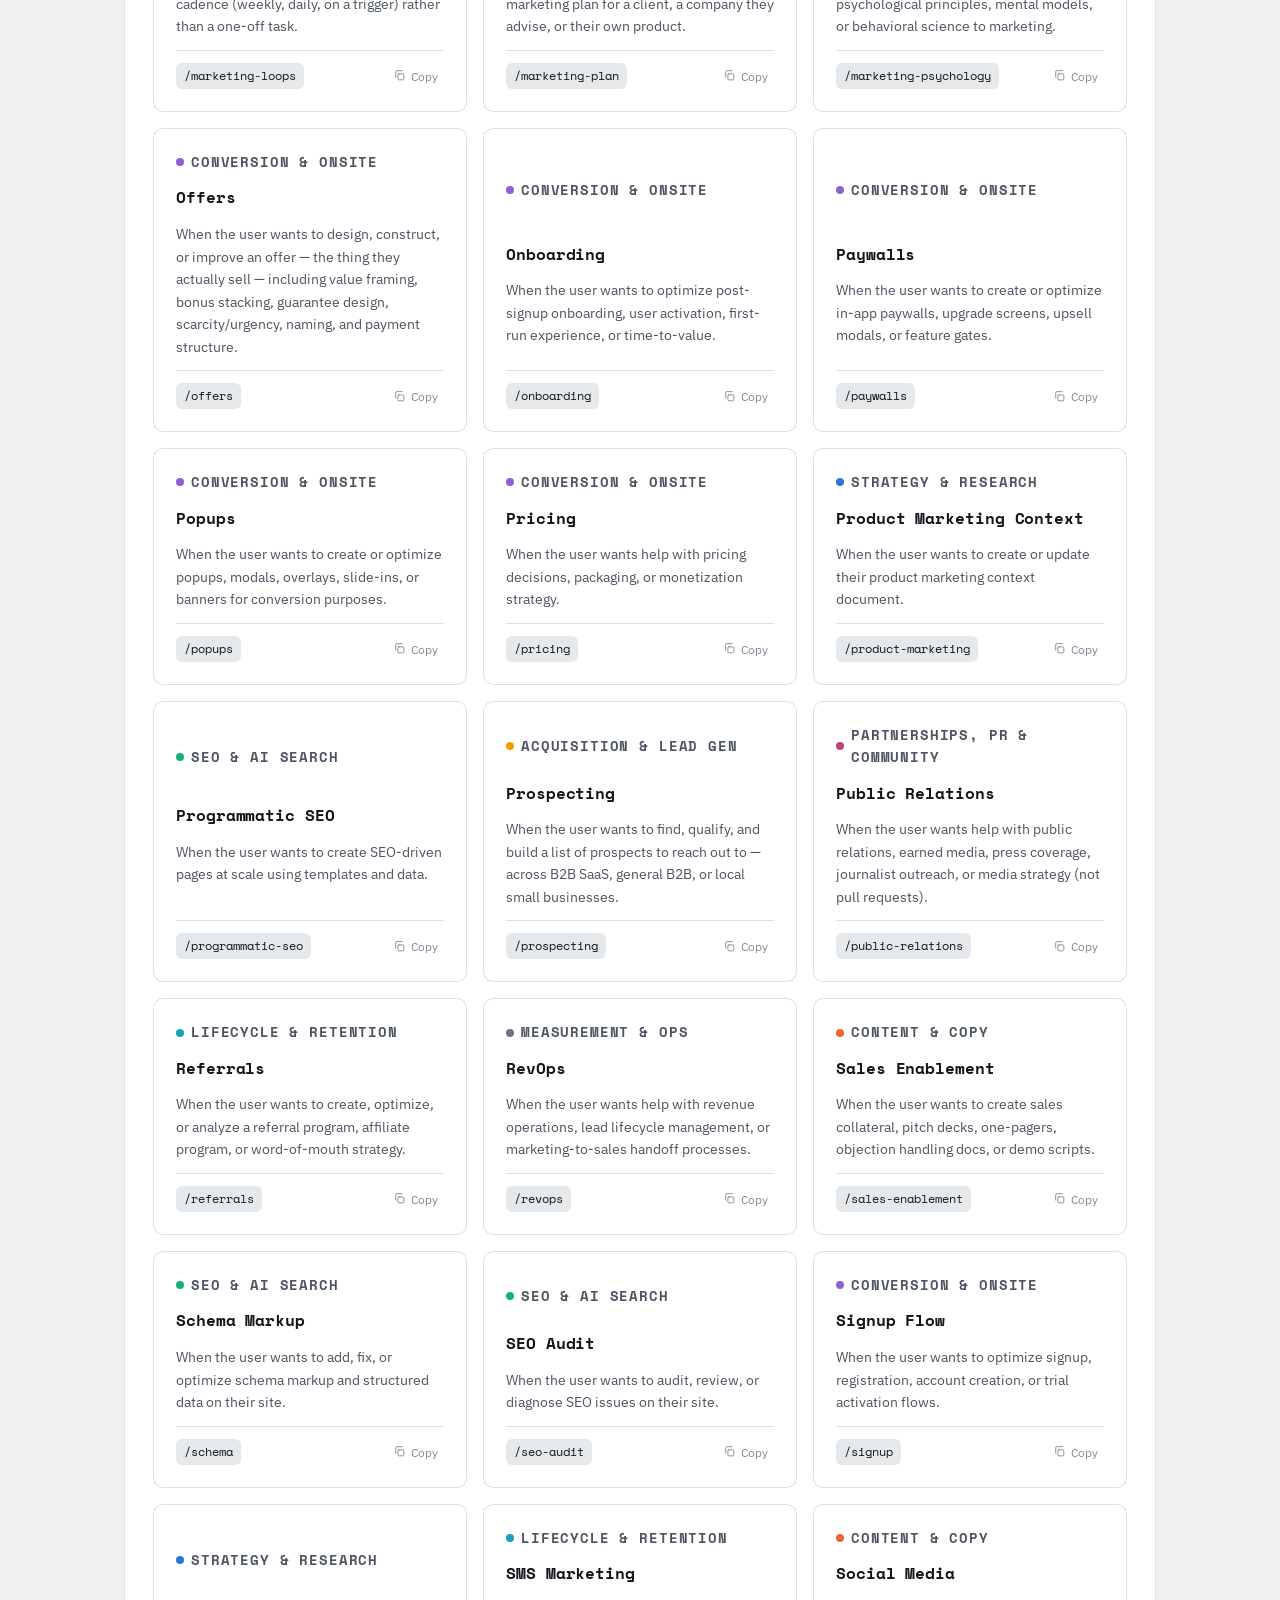
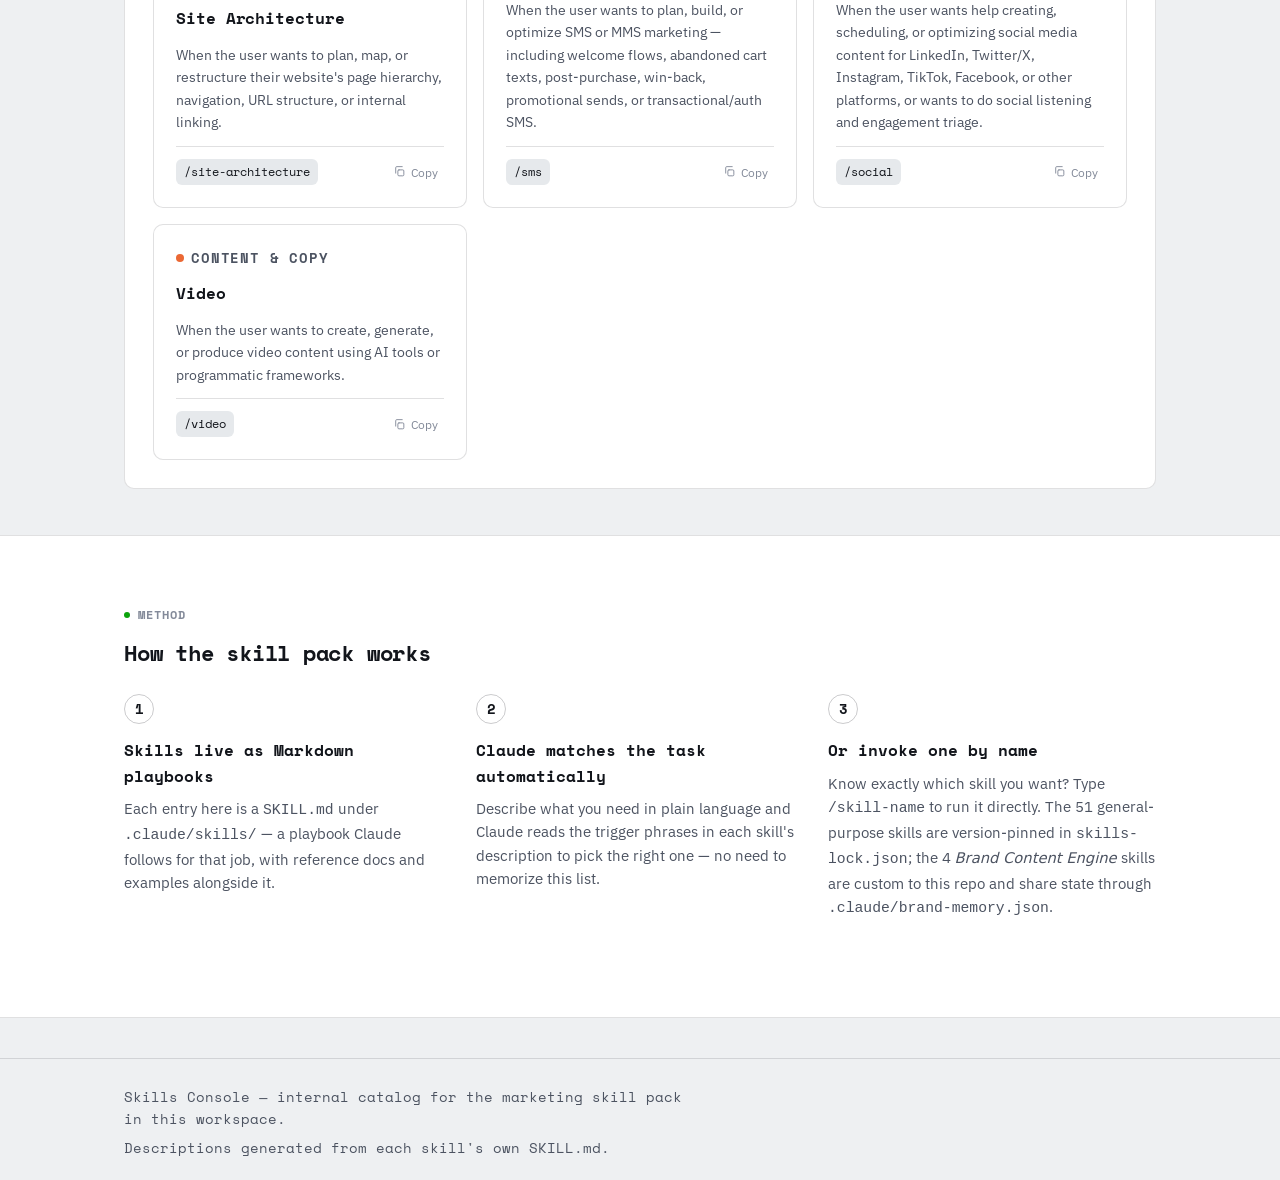
==== commit 06740c3a: "Add the 4 project-specific skills to the Skills Console Merges in CLAUDE.md and the content-writer, " ====
--- a/skills.html
+++ b/skills.html
@@ -26,7 +26,7 @@
       <a href="skills.html" aria-current="page">Skills Console</a>
     </nav>
     <div class="header-actions">
-      <span class="tag live-tag"><span class="tag-dot"></span>51 skills loaded</span>
+      <span class="tag live-tag"><span class="tag-dot"></span>55 skills loaded</span>
       <button id="theme-toggle" class="theme-toggle" type="button" aria-label="Toggle dark mode">
         <svg class="icon icon-sun" viewBox="0 0 24 24" aria-hidden="true"><circle cx="12" cy="12" r="4"/><path d="M12 2v2M12 20v2M4.9 4.9l1.4 1.4M17.7 17.7l1.4 1.4M2 12h2M20 12h2M4.9 19.1l1.4-1.4M17.7 6.3l1.4-1.4"/></svg>
         <svg class="icon icon-moon" viewBox="0 0 24 24" aria-hidden="true"><path d="M20 14.5A8.5 8.5 0 1 1 9.5 4a7 7 0 0 0 10.5 10.5Z"/></svg>
@@ -42,9 +42,11 @@
     <div class="wrap hero-inner">
       <p class="eyebrow tag"><span class="tag-dot"></span>Internal tool &middot; one catalog for the whole marketing skill pack</p>
       <h1>Every marketing skill your team can run — in one place.</h1>
-      <p class="hero-sub">This workspace ships with 51 Claude marketing skills, from paid ads to churn
-        prevention to AEO audits. Instead of guessing which one applies, search or filter here, then
-        describe the task to Claude or invoke the skill directly.</p>
+      <p class="hero-sub">This workspace ships with 55 Claude marketing skills — 51 from a general
+        marketing pack (paid ads, churn prevention, AEO audits, and more) plus 4 project-specific
+        skills that write, research, and publish content in this brand's own voice. Instead of
+        guessing which one applies, search or filter here, then describe the task to Claude or
+        invoke the skill directly.</p>
     </div>
   </section>
 
@@ -65,8 +67,11 @@
         </article>
 
         <article class="stat-tile stat-tile-flat">
-          <p class="stat-label">Source pack</p>
-          <p class="stat-value" style="font-size:1.05rem;">coreyhaines31/<wbr>marketingskills</p>
+          <p class="stat-label">Sources</p>
+          <ul class="stat-tags">
+            <li><i class="dot dot-1"></i>51 from coreyhaines31/<wbr>marketingskills</li>
+            <li><i class="dot dot-9"></i>4 custom to this repo</li>
+          </ul>
         </article>
 
         <article class="stat-tile stat-tile-flat">
@@ -134,7 +139,9 @@
           <span class="step-index">3</span>
           <h3>Or invoke one by name</h3>
           <p>Know exactly which skill you want? Type <code>/skill-name</code> to run it directly.
-            Versions and sources for the whole pack are pinned in <code>skills-lock.json</code>.</p>
+            The 51 general-purpose skills are version-pinned in <code>skills-lock.json</code>; the
+            4 <em>Brand Content Engine</em> skills are custom to this repo and share state through
+            <code>.claude/brand-memory.json</code>.</p>
         </li>
       </ol>
     </div>
--- a/assets/styles.css
+++ b/assets/styles.css
@@ -29,6 +29,7 @@
   --series-6: #16a3b6; /* teal   — category swatch 6 */
   --series-7: #c2417a; /* rose   — category swatch 7 */
   --series-8: #6b7280; /* slate  — category swatch 8 */
+  --series-9: #a15a2c; /* copper — category swatch 9 */
 
   --status-good:     #0ca30c;
   --status-critical: #d03b3b;
@@ -62,6 +63,7 @@
     --series-6: #2bb9cc;
     --series-7: #d65a91;
     --series-8: #8b93a3;
+    --series-9: #c9793f;
   }
 }
 :root[data-theme="dark"] {
@@ -87,6 +89,7 @@
   --series-6: #2bb9cc;
   --series-7: #d65a91;
   --series-8: #8b93a3;
+  --series-9: #c9793f;
 }
 
 /* ------------------------------------------------------------------ */
@@ -303,6 +306,7 @@
 .dot-6 { background: var(--series-6); }
 .dot-7 { background: var(--series-7); }
 .dot-8 { background: var(--series-8); }
+.dot-9 { background: var(--series-9); }
 
 /* ------------------------------------------------------------------ */
 /* Sections & cards                                                     */
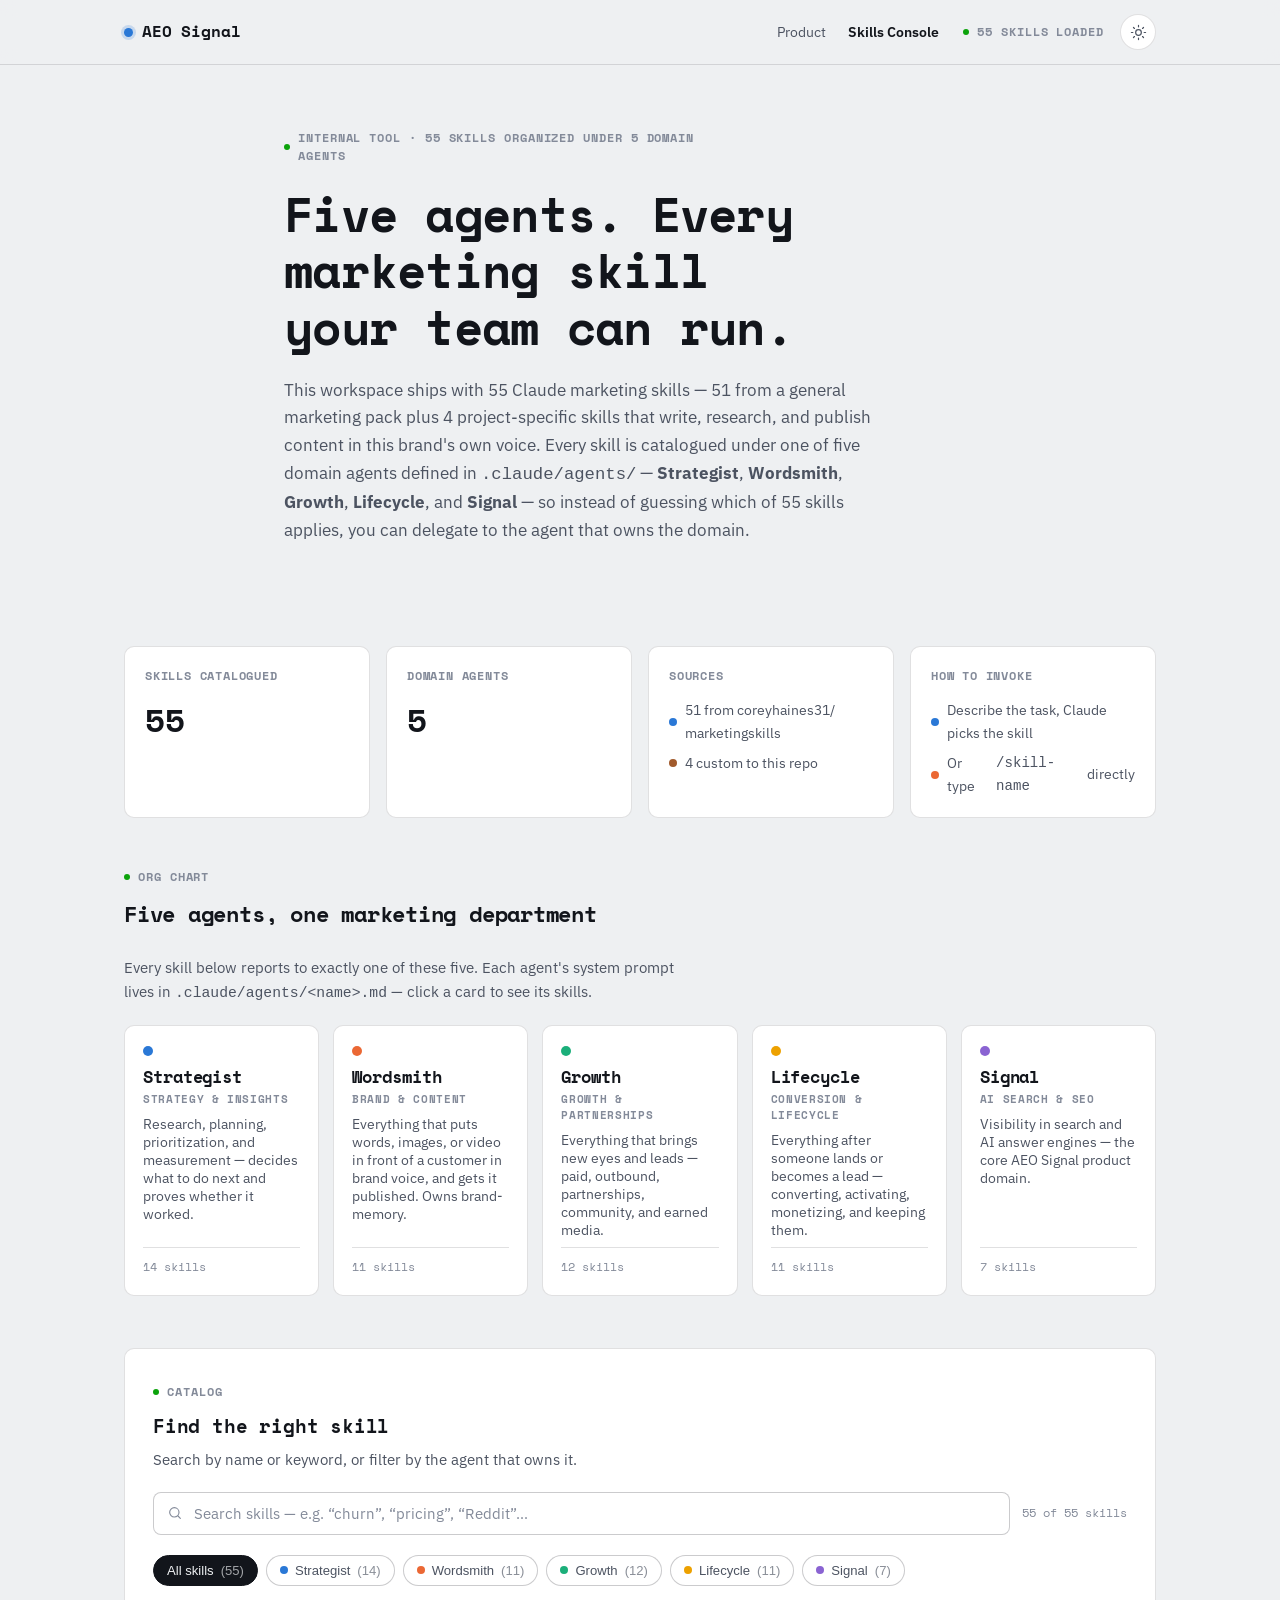
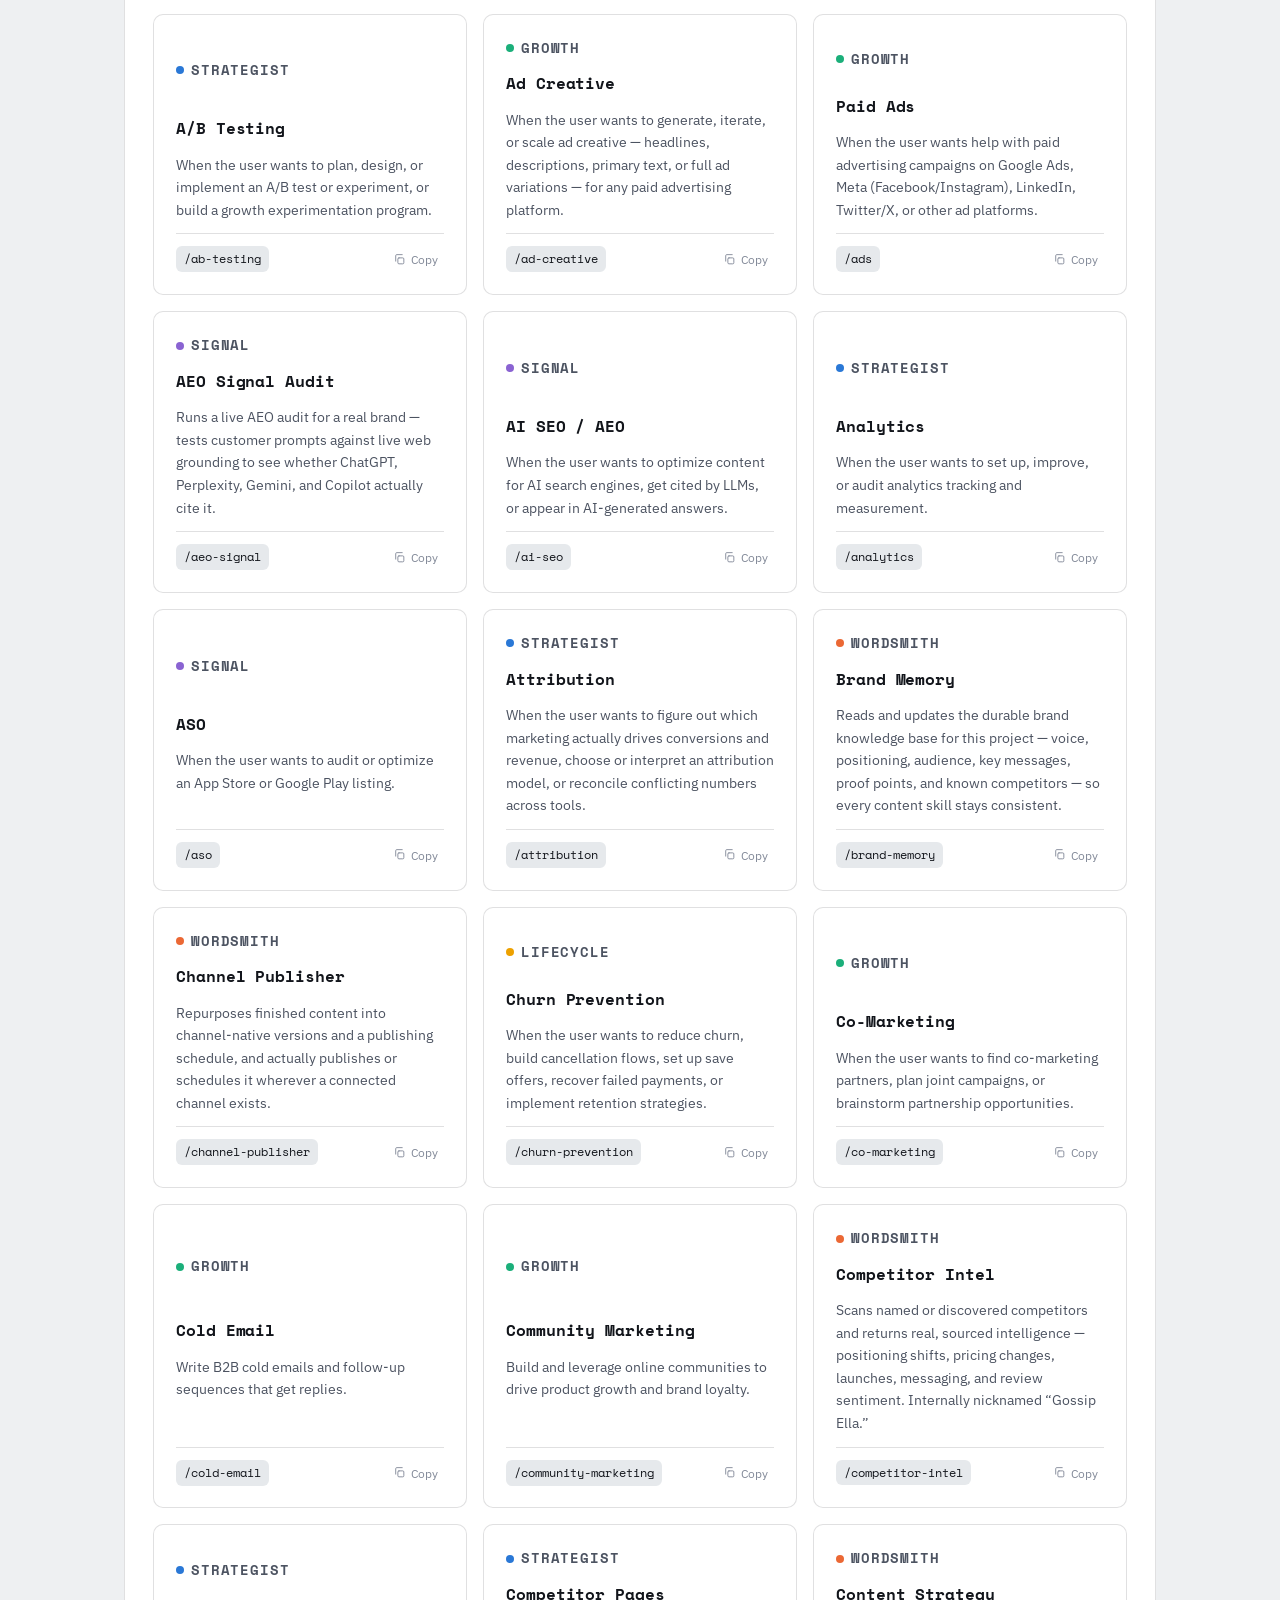
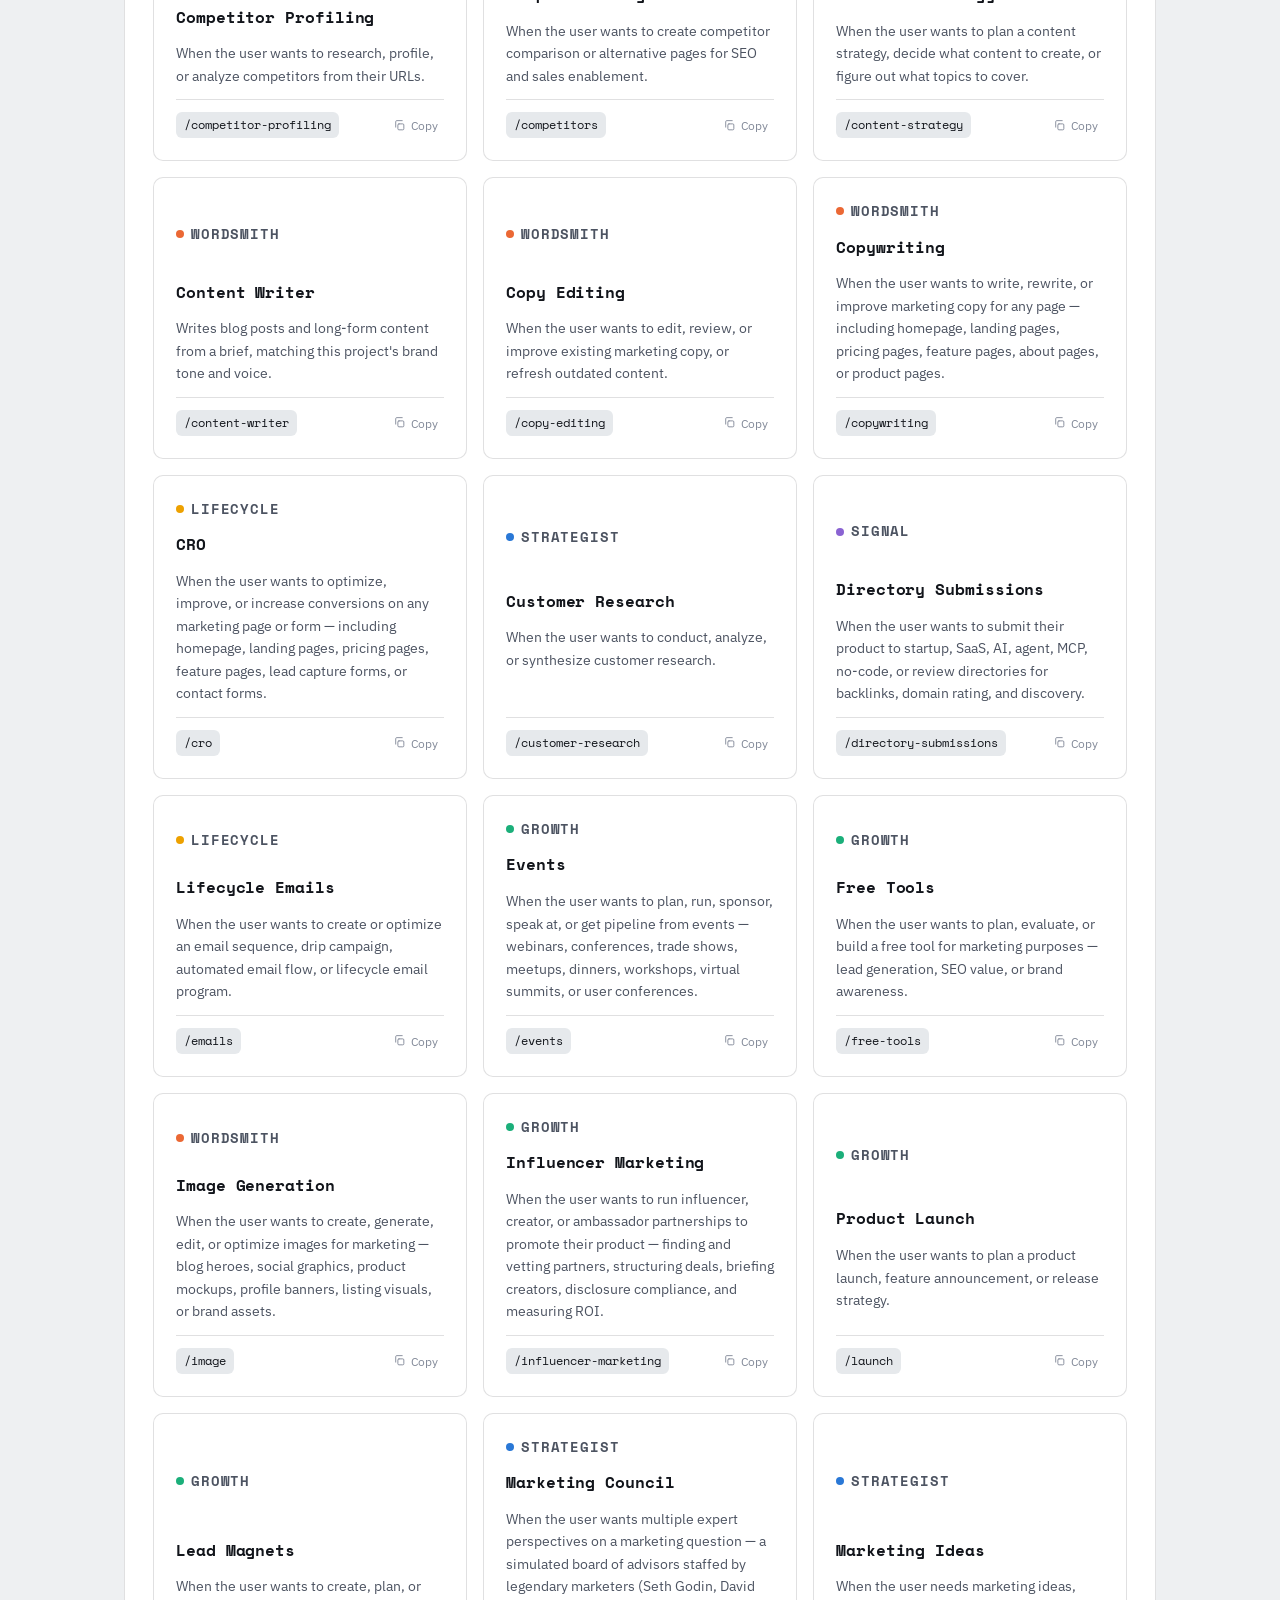
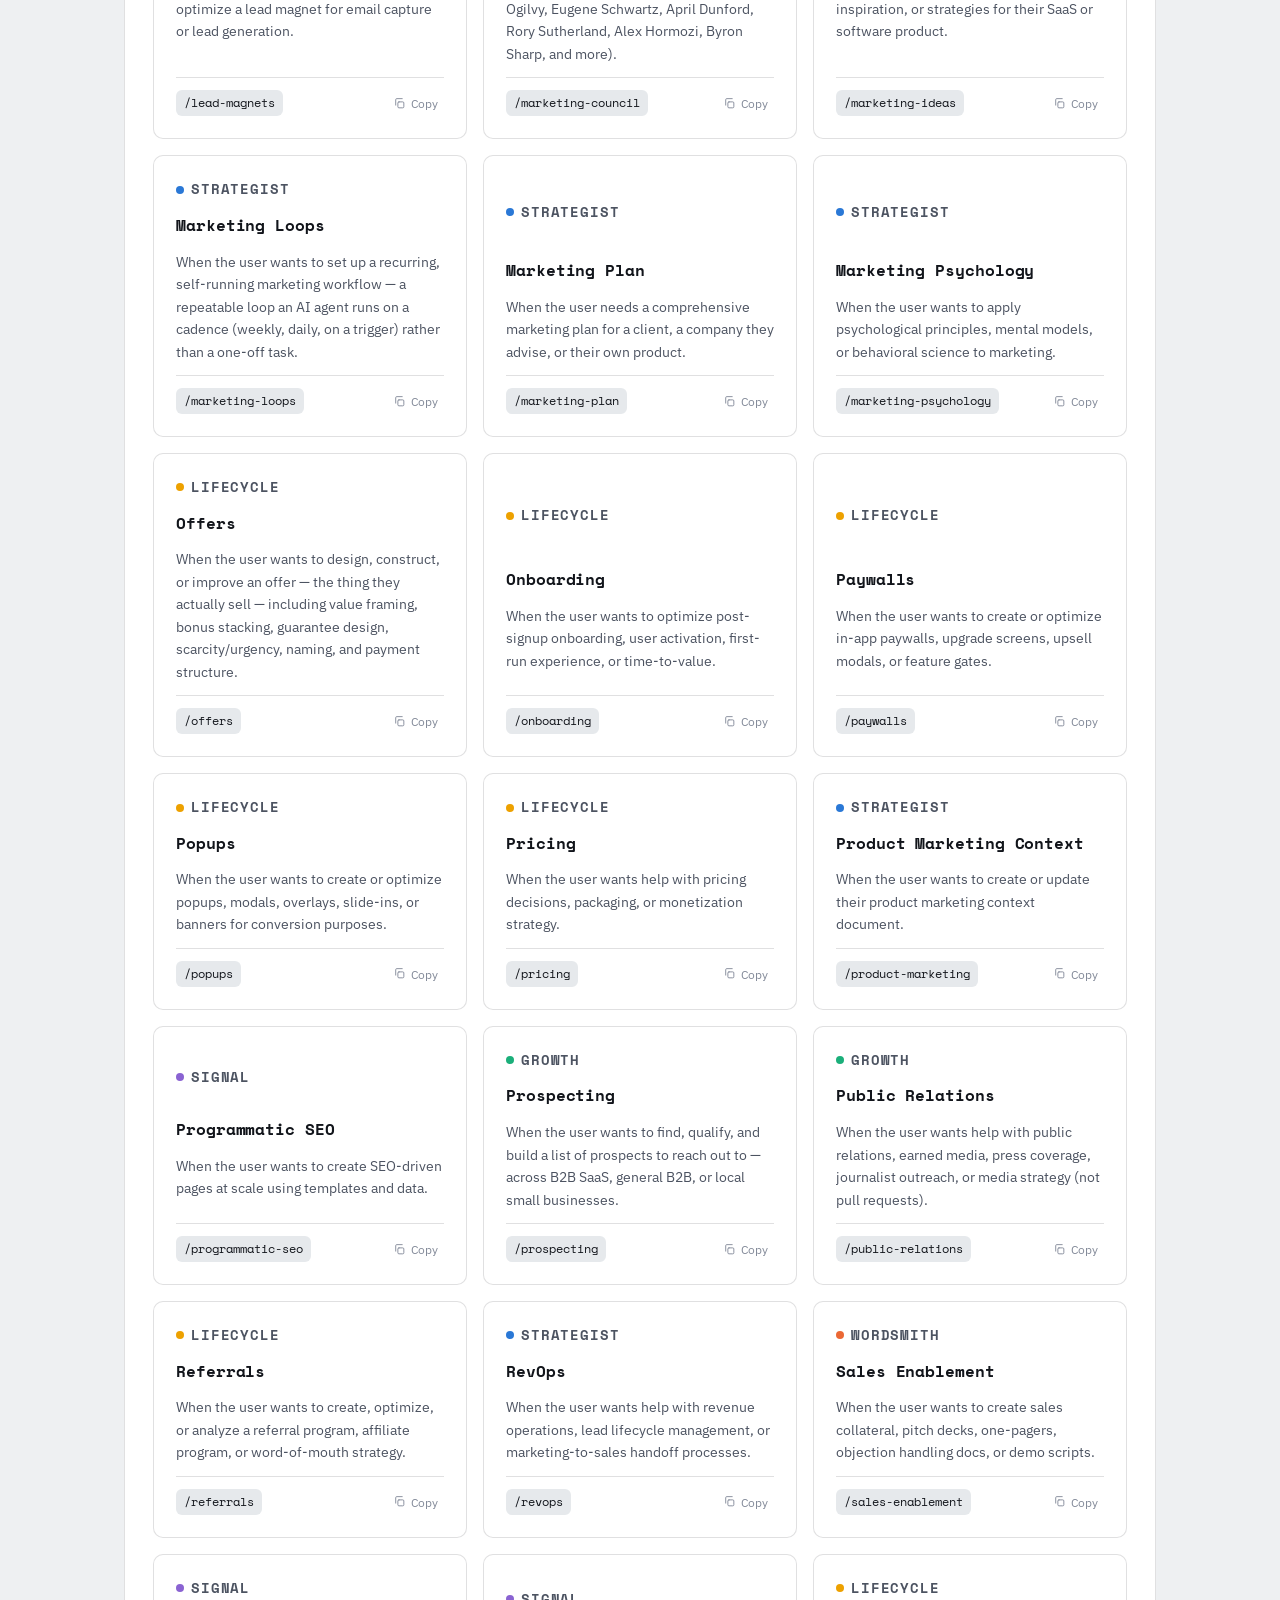
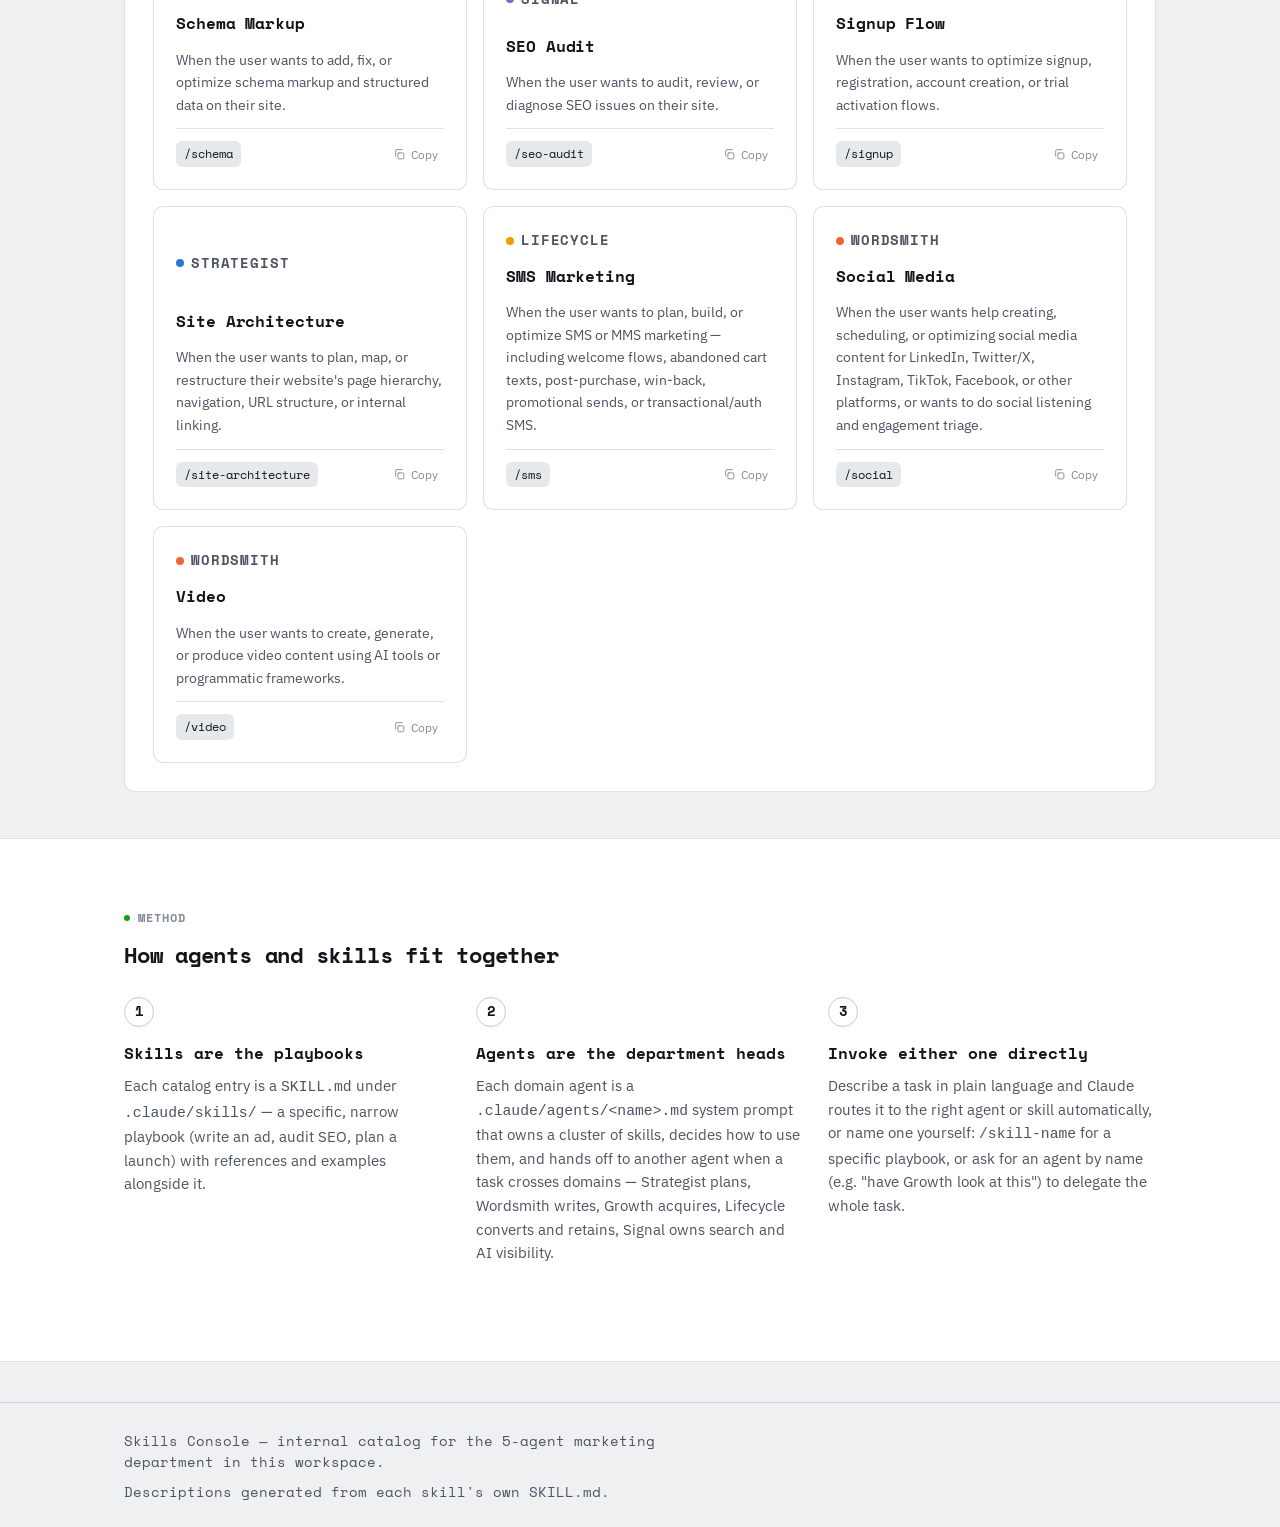
==== commit a1d30808: "Organize all 55 skills under 5 domain agents Adds 5 Claude Code subagents under .claude/agents/ — st" ====
--- a/skills.html
+++ b/skills.html
@@ -4,7 +4,7 @@
 <meta charset="UTF-8">
 <meta name="viewport" content="width=device-width, initial-scale=1.0">
 <title>Skills Console — the marketing skill catalog</title>
-<meta name="description" content="A browsable, searchable catalog of every marketing skill installed in this workspace — what each one does, which category it belongs to, and how to invoke it.">
+<meta name="description" content="A browsable, searchable catalog of every marketing skill installed in this workspace, organized under 5 domain agents — what each one does, which agent owns it, and how to invoke it.">
 <link rel="icon" href="data:,">
 <link rel="preconnect" href="https://fonts.googleapis.com">
 <link rel="preconnect" href="https://fonts.gstatic.com" crossorigin>
@@ -40,13 +40,14 @@
   <!-- Hero -->
   <section class="hero" id="top">
     <div class="wrap hero-inner">
-      <p class="eyebrow tag"><span class="tag-dot"></span>Internal tool &middot; one catalog for the whole marketing skill pack</p>
-      <h1>Every marketing skill your team can run — in one place.</h1>
+      <p class="eyebrow tag"><span class="tag-dot"></span>Internal tool &middot; 55 skills organized under 5 domain agents</p>
+      <h1>Five agents. Every marketing skill your team can run.</h1>
       <p class="hero-sub">This workspace ships with 55 Claude marketing skills — 51 from a general
-        marketing pack (paid ads, churn prevention, AEO audits, and more) plus 4 project-specific
-        skills that write, research, and publish content in this brand's own voice. Instead of
-        guessing which one applies, search or filter here, then describe the task to Claude or
-        invoke the skill directly.</p>
+        marketing pack plus 4 project-specific skills that write, research, and publish content in
+        this brand's own voice. Every skill is catalogued under one of five domain agents defined in
+        <code>.claude/agents/</code> — <strong>Strategist</strong>, <strong>Wordsmith</strong>,
+        <strong>Growth</strong>, <strong>Lifecycle</strong>, and <strong>Signal</strong> — so instead
+        of guessing which of 55 skills applies, you can delegate to the agent that owns the domain.</p>
     </div>
   </section>
 
@@ -62,7 +63,7 @@
         </article>
 
         <article class="stat-tile stat-tile-flat">
-          <p class="stat-label">Categories</p>
+          <p class="stat-label">Domain agents</p>
           <p class="stat-value" id="stat-categories">—</p>
         </article>
 
@@ -86,6 +87,18 @@
     </div>
   </section>
 
+  <!-- Agents -->
+  <section class="section" id="agents" aria-labelledby="agents-heading">
+    <div class="wrap">
+      <p class="tag"><span class="tag-dot"></span>Org chart</p>
+      <h2 id="agents-heading">Five agents, one marketing department</h2>
+      <p class="card-sub" style="margin-bottom:20px;">Every skill below reports to exactly one of
+        these five. Each agent's system prompt lives in
+        <code>.claude/agents/&lt;name&gt;.md</code> — click a card to see its skills.</p>
+      <div class="agent-row" id="agent-row"></div>
+    </div>
+  </section>
+
   <!-- Catalog -->
   <section class="section" id="catalog" aria-labelledby="catalog-heading">
     <div class="wrap">
@@ -94,7 +107,7 @@
           <div>
             <p class="tag"><span class="tag-dot"></span>Catalog</p>
             <h2 id="catalog-heading">Find the right skill</h2>
-            <p class="card-sub">Search by name or keyword, or filter by category.</p>
+            <p class="card-sub">Search by name or keyword, or filter by the agent that owns it.</p>
           </div>
         </div>
 
@@ -106,12 +119,12 @@
           <p class="results-count" id="results-count" role="status" aria-live="polite"></p>
         </div>
 
-        <div class="filter-row" id="filter-row" role="group" aria-label="Filter by category"></div>
+        <div class="filter-row" id="filter-row" role="group" aria-label="Filter by agent"></div>
 
         <div class="skill-grid" id="skill-grid"></div>
         <div class="empty-state" id="empty-state" hidden>
           <p>No skills match that search.</p>
-          <p>Try a different keyword, or clear the category filter.</p>
+          <p>Try a different keyword, or clear the agent filter.</p>
         </div>
       </div>
     </div>
@@ -121,27 +134,29 @@
   <section class="section section-alt" aria-labelledby="how-heading">
     <div class="wrap">
       <p class="tag"><span class="tag-dot"></span>Method</p>
-      <h2 id="how-heading">How the skill pack works</h2>
+      <h2 id="how-heading">How agents and skills fit together</h2>
       <ol class="steps">
         <li>
           <span class="step-index">1</span>
-          <h3>Skills live as Markdown playbooks</h3>
-          <p>Each entry here is a <code>SKILL.md</code> under <code>.claude/skills/</code> — a
-            playbook Claude follows for that job, with reference docs and examples alongside it.</p>
+          <h3>Skills are the playbooks</h3>
+          <p>Each catalog entry is a <code>SKILL.md</code> under <code>.claude/skills/</code> — a
+            specific, narrow playbook (write an ad, audit SEO, plan a launch) with references and
+            examples alongside it.</p>
         </li>
         <li>
           <span class="step-index">2</span>
-          <h3>Claude matches the task automatically</h3>
-          <p>Describe what you need in plain language and Claude reads the trigger phrases in each
-            skill's description to pick the right one — no need to memorize this list.</p>
+          <h3>Agents are the department heads</h3>
+          <p>Each domain agent is a <code>.claude/agents/&lt;name&gt;.md</code> system prompt that
+            owns a cluster of skills, decides how to use them, and hands off to another agent when a
+            task crosses domains — Strategist plans, Wordsmith writes, Growth acquires, Lifecycle
+            converts and retains, Signal owns search and AI visibility.</p>
         </li>
         <li>
           <span class="step-index">3</span>
-          <h3>Or invoke one by name</h3>
-          <p>Know exactly which skill you want? Type <code>/skill-name</code> to run it directly.
-            The 51 general-purpose skills are version-pinned in <code>skills-lock.json</code>; the
-            4 <em>Brand Content Engine</em> skills are custom to this repo and share state through
-            <code>.claude/brand-memory.json</code>.</p>
+          <h3>Invoke either one directly</h3>
+          <p>Describe a task in plain language and Claude routes it to the right agent or skill
+            automatically, or name one yourself: <code>/skill-name</code> for a specific playbook,
+            or ask for an agent by name (e.g. "have Growth look at this") to delegate the whole task.</p>
         </li>
       </ol>
     </div>
@@ -151,7 +166,7 @@
 
 <footer class="site-footer">
   <div class="wrap footer-row">
-    <p>Skills Console &mdash; internal catalog for the marketing skill pack in this workspace.</p>
+    <p>Skills Console &mdash; internal catalog for the 5-agent marketing department in this workspace.</p>
     <p class="footer-muted">Descriptions generated from each skill's own SKILL.md.</p>
   </div>
 </footer>
--- a/assets/styles.css
+++ b/assets/styles.css
@@ -522,6 +522,55 @@
 /* ------------------------------------------------------------------ */
 /* Skills catalog                                                       */
 /* ------------------------------------------------------------------ */
+.agent-row {
+  display: grid;
+  grid-template-columns: repeat(5, 1fr);
+  gap: 14px;
+  margin-bottom: 8px;
+}
+.agent-card {
+  display: flex;
+  flex-direction: column;
+  align-items: flex-start;
+  gap: 8px;
+  text-align: left;
+  background: var(--surface);
+  border: 1px solid var(--hairline);
+  border-radius: var(--radius);
+  padding: 20px 18px;
+  cursor: pointer;
+  font-family: var(--font-body);
+  color: var(--ink);
+  transition: border-color .15s ease, transform .15s ease;
+}
+.agent-card:hover { border-color: var(--ink-muted); transform: translateY(-1px); }
+.agent-card-dot { width: 10px; height: 10px; }
+.agent-card h3 {
+  font-family: var(--font-display);
+  font-size: 1.05rem;
+  letter-spacing: -0.005em;
+}
+.agent-card-title {
+  font-family: var(--font-display);
+  font-size: 0.68rem; font-weight: 700;
+  text-transform: uppercase; letter-spacing: 0.06em;
+  color: var(--ink-muted);
+  margin-top: -6px;
+}
+.agent-card-mandate {
+  color: var(--ink-secondary);
+  font-size: 0.85rem;
+  flex: 1;
+}
+.agent-card-count {
+  font-family: var(--font-display);
+  font-size: 0.74rem;
+  color: var(--ink-muted);
+  padding-top: 10px;
+  border-top: 1px solid var(--hairline);
+  width: 100%;
+}
+
 .catalog-toolbar {
   display: flex;
   flex-wrap: wrap;
@@ -660,6 +709,7 @@
   .live-tag { display: none; }
   .hero-wave { opacity: 0.3; }
   .skill-grid { grid-template-columns: repeat(2, 1fr); }
+  .agent-row { grid-template-columns: repeat(2, 1fr); }
 }
 @media (max-width: 560px) {
   .stat-grid { grid-template-columns: 1fr; }
@@ -667,6 +717,7 @@
   .card { padding: 20px; }
   .header-row { height: 60px; }
   .skill-grid { grid-template-columns: 1fr; }
+  .agent-row { grid-template-columns: 1fr; }
   .catalog-toolbar { flex-direction: column; align-items: stretch; }
   .results-count { text-align: right; }
 }
